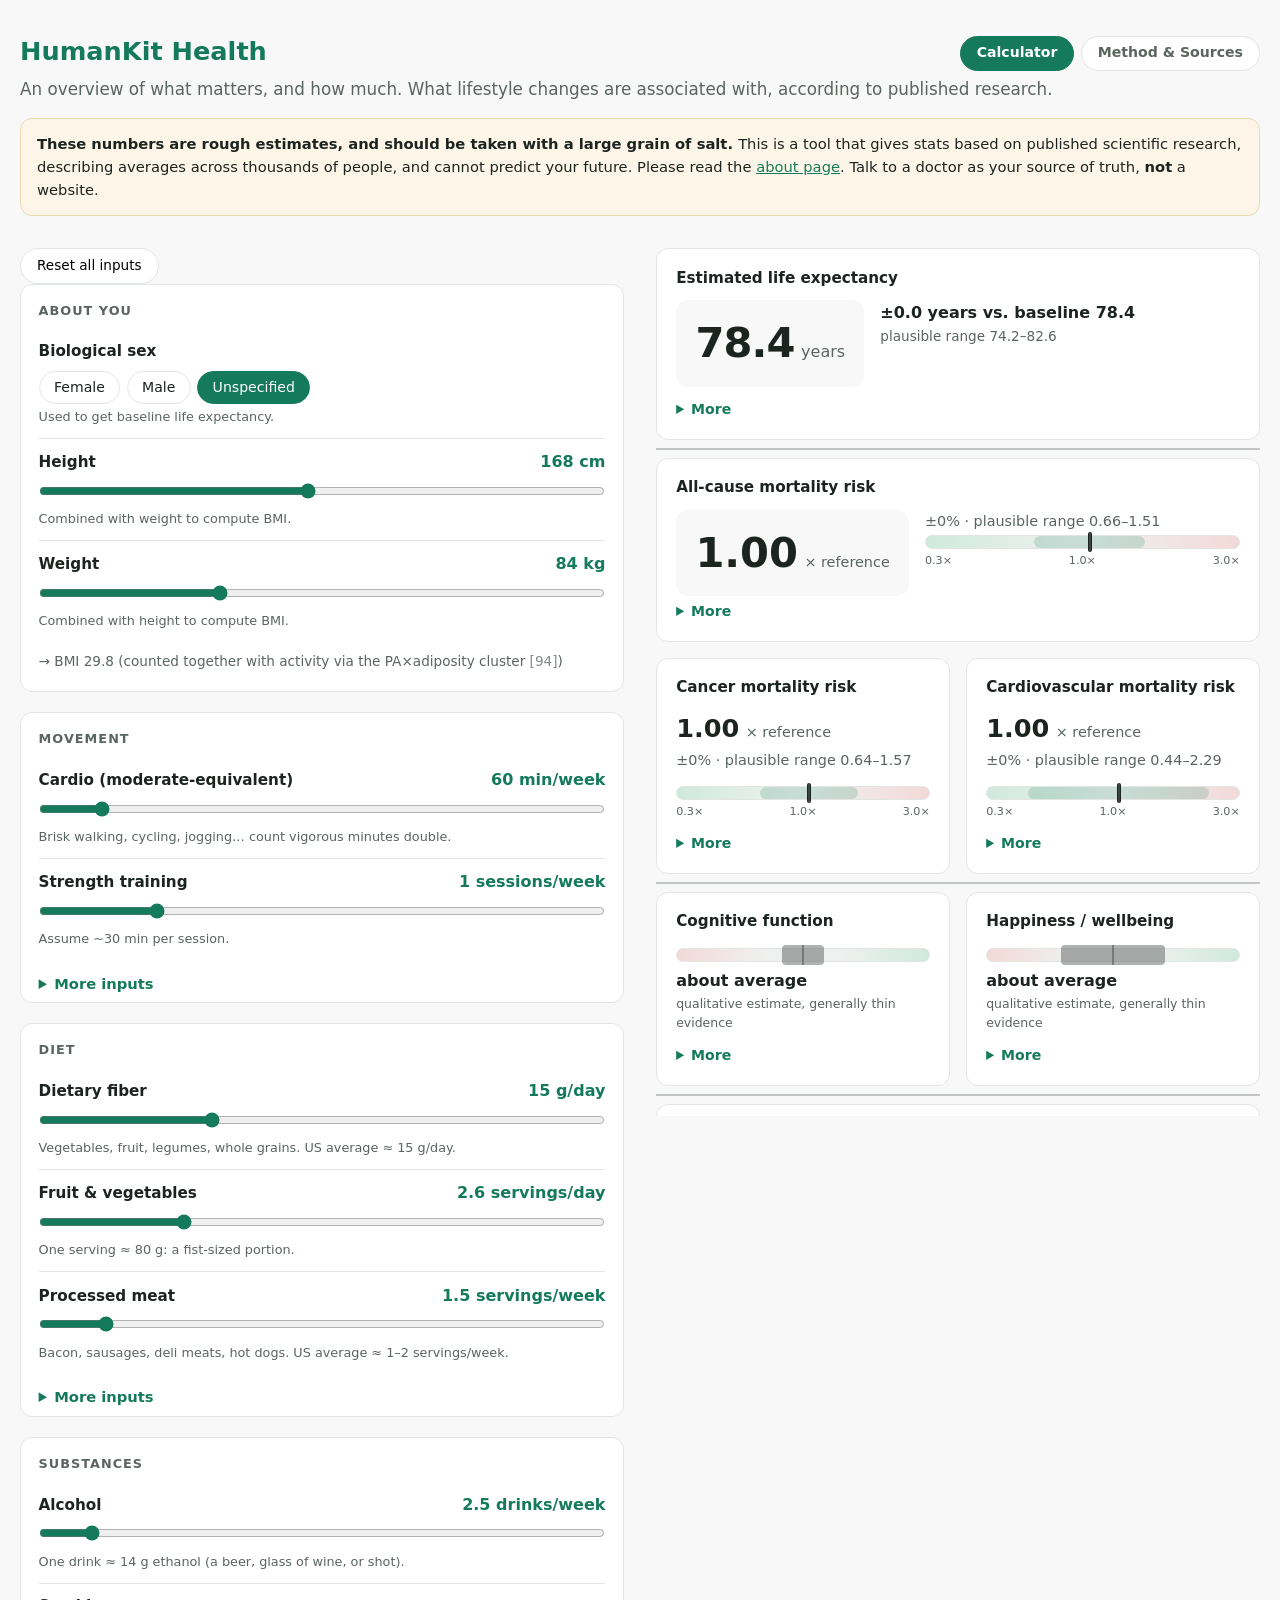
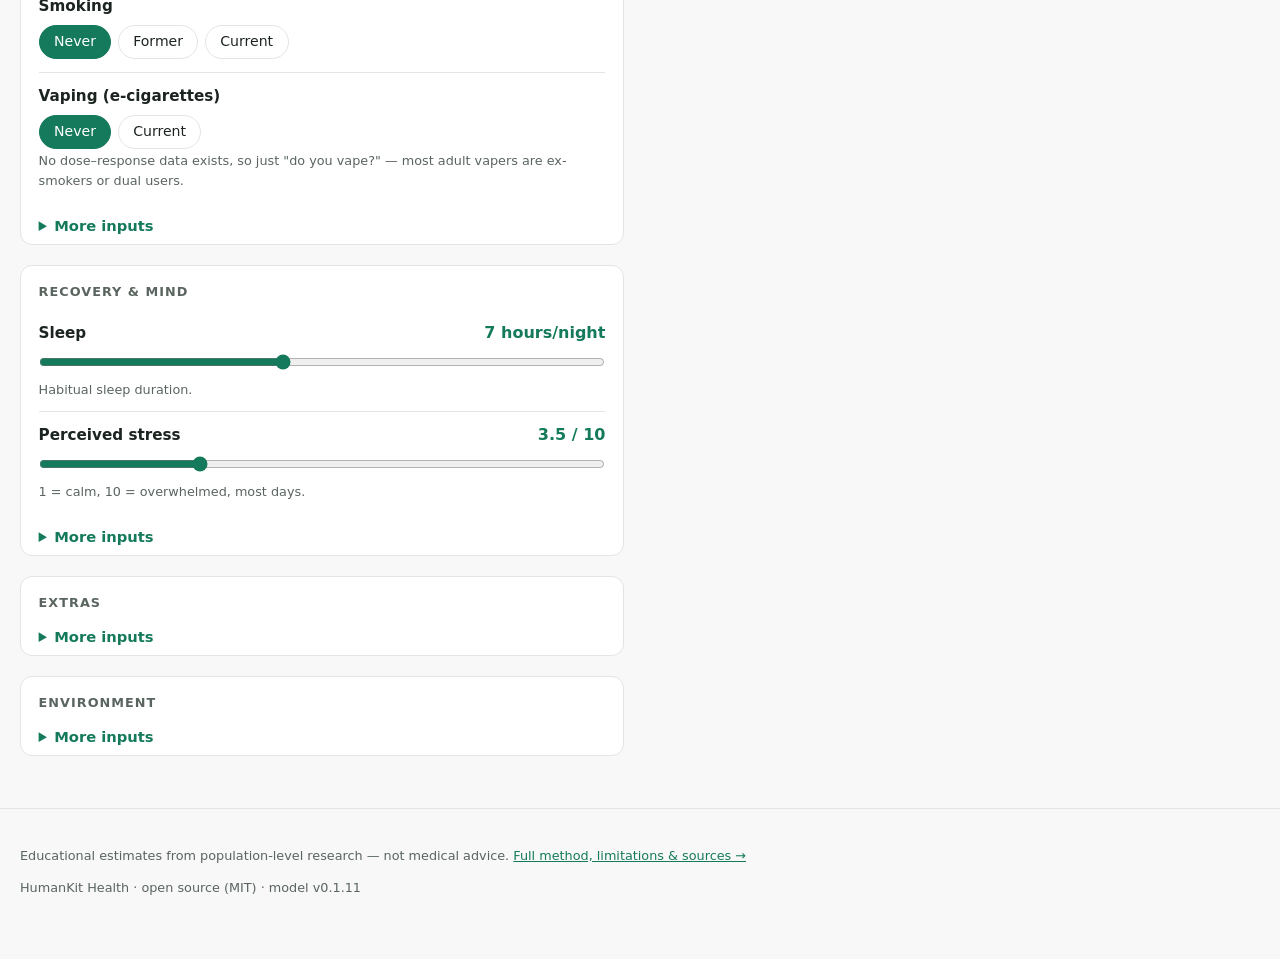
==== index.html @ 83152022 "Refactor cleanup" ====
<!doctype html>
<html lang="en">
<head>
  <meta charset="utf-8">
  <meta name="viewport" content="width=device-width, initial-scale=1">
  <title>HumanKit Health — lifestyle in, estimates out</title>
  <meta name="description" content="Interactive, fully client-side explorer of how lifestyle factors (exercise, sleep, diet, smoking…) are associated with life expectancy, cognition and wellbeing. Every estimate cites published research.">
  <link rel="stylesheet" href="css/style.css">
</head>
<body>

  <header class="site-header">
    <div class="topbar">
      <h1>HumanKit <span class="accent">Health</span></h1>
      <nav class="page-nav" aria-label="Pages">
        <a href="index.html" aria-current="page">Calculator</a>
        <a href="sources.html">Method &amp; Sources</a>
      </nav>
    </div>
    <p class="tagline">An overview of what matters, and how much. What lifestyle changes are associated with, according to published research.</p>
    <!--<span class="privacy-pill">100% client-side: everything you enter stays in this browser tab. Nothing is stored, sent, or logged — there isn't even a server to send it to.</span>
-->
    <div class="disclaimer" role="note">
      <strong>These numbers are rough estimates, and should be taken with a large grain of salt. </strong>
      This is a tool that gives stats based on published scientific research, describing averages across thousands of people, and cannot predict your future. Please read the <a href="sources.html">about page</a>. Talk to a doctor as your source of truth, <strong>not</strong> a website.
    </div>
  </header>

  <main>
    <div id="inputs">
      <div class="reset-row"><button id="reset" type="button">Reset all inputs</button></div>
    </div>
    <div id="outputs" aria-live="polite"></div>
  </main>

  <footer>
    <p>Educational estimates from population-level research — not medical advice.
    <a href="sources.html">Full method, limitations &amp; sources →</a></p>
    <p>HumanKit Health · open source (MIT) · model v<span id="model-version"></span></p>
  </footer>

  <noscript>This tool needs JavaScript — but it runs entirely on your own machine.</noscript>
  <script src="js/factors.js"></script>
  <script src="js/schema.js"></script>
  <script src="js/engine.js"></script>
  <script src="js/app.js"></script>
</body>
</html>
---- css/style.css ----
/* HumanKit Health — no frameworks, no build step. */

:root {
  --bg: #f7f8f7;
  --card: #ffffff;
  --ink: #1c2420;
  --ink-soft: #5a655f;
  --line: #e2e6e3;
  --accent: #157a5b;
  --accent-soft: #e3f2ec;
  --good: #157a5b;
  --bad: #b3413c;
  --warn-bg: #fdf6e8;
  --warn-line: #e8d9b0;
  --radius: 12px;
}

* { box-sizing: border-box; }

body {
  margin: 0;
  background: var(--bg);
  color: var(--ink);
  font: 16px/1.55 system-ui, -apple-system, "Segoe UI", Roboto, sans-serif;
}

a { color: var(--accent); }

/* --------------------------------------------------------------- header */

.site-header {
  width: 100%;
  max-width: 1280px;
  margin: 0 auto;
  padding: 2rem 1.25rem 1rem;
  flex-shrink: 0;
}

.site-header h1 {
  margin: 0 0 .15rem;
  font-size: 1.6rem;
  color: var(--accent);
}

/* ------------------------------------------------------------- layout */

main {
  width: 100%;
  max-width: 1280px;
  margin: 0 auto;
  padding: 1rem 1.25rem 2rem;
  display: grid;
  grid-template-columns: minmax(0,1fr) minmax(0,1fr);
  gap: 2rem;
  align-items: start;
}

@media (max-width: 900px) {
  main { grid-template-columns: 1fr; }
}

.site-header h1 .accent { color: var(--accent); }

.topbar {
  display: flex;
  justify-content: space-between;
  align-items: center;
  gap: 1rem;
  flex-wrap: wrap;
}

.page-nav { display: flex; gap: 0.4rem; }

.page-nav a {
  padding: 0.35rem 1rem;
  border: 1px solid var(--line);
  border-radius: 999px;
  background: var(--card);
  color: var(--ink-soft);
  font-size: 0.88rem;
  font-weight: 600;
  text-decoration: none;
  transition: border-color 0.12s, color 0.12s;
}

.page-nav a:hover { border-color: var(--accent); color: var(--accent); }

.page-nav a[aria-current="page"] {
  background: var(--accent);
  border-color: var(--accent);
  color: #fff;
}

.tagline {
  margin: 0.15rem 0 0.9rem;
  color: var(--ink-soft);
  font-size: 1.05rem;
}

.privacy-pill {
  display: inline-block;
  background: var(--accent-soft);
  color: var(--accent);
  border: 1px solid #bcdccf;
  border-radius: 999px;
  padding: 0.3rem 0.8rem;
  font-size: 0.85rem;
  font-weight: 600;
}

.disclaimer {
  margin-top: 1rem;
  background: var(--warn-bg);
  border: 1px solid var(--warn-line);
  border-radius: var(--radius);
  padding: 0.85rem 1rem;
  font-size: 0.92rem;
}

/* ---------------------------------------------------------------- layout */

.group {
  background: var(--card);
  border: 1px solid var(--line);
  border-radius: var(--radius);
  padding: 1rem 1.1rem 0.4rem;
  margin-bottom: 1.25rem;
}

.group h2 {
  margin: 0 0 0.5rem;
  font-size: 0.8rem;
  text-transform: uppercase;
  letter-spacing: 0.08em;
  color: var(--ink-soft);
}

/* ---------------------------------------------------------------- inputs */

.input { padding: 0.7rem 0; border-top: 1px solid var(--line); }
.input:first-of-type { border-top: 0; }

.input-head {
  display: flex;
  justify-content: space-between;
  align-items: baseline;
  gap: 0.75rem;
}

.input-head label, .input-label { font-weight: 600; font-size: 0.95rem; }

.input-value {
  font-variant-numeric: tabular-nums;
  color: var(--accent);
  font-weight: 700;
  white-space: nowrap;
}

input[type="range"] {
  width: 100%;
  margin: 0.5rem 0 0.1rem;
  accent-color: var(--accent);
  cursor: pointer;
}

.input-hint {
  margin: 0.15rem 0 0;
  font-size: 0.8rem;
  color: var(--ink-soft);
}

.bmi-readout {
  padding: 0.55rem 0 0.8rem;
  font-size: 0.85rem;
  color: var(--ink-soft);
  font-variant-numeric: tabular-nums;
}

/* segmented control */
.segmented { display: flex; gap: 0.4rem; margin-top: 0.45rem; flex-wrap: wrap; }
.seg-option { position: relative; }
.seg-option input { position: absolute; opacity: 0; inset: 0; cursor: pointer; }
.seg-option span {
  display: inline-block;
  padding: 0.3rem 0.9rem;
  border: 1px solid var(--line);
  border-radius: 999px;
  font-size: 0.88rem;
  transition: background 0.12s, border-color 0.12s;
}
.seg-option input:checked + span {
  background: var(--accent);
  border-color: var(--accent);
  color: #fff;
}
.seg-option input:focus-visible + span { outline: 2px solid var(--accent); outline-offset: 2px; }

/* toggle */
.toggle-head { align-items: center; }
.switch { position: relative; display: inline-block; }
.switch input { position: absolute; opacity: 0; inset: 0; cursor: pointer; }
.switch-track {
  display: inline-block;
  width: 44px; height: 24px;
  background: #cdd5d0;
  border-radius: 999px;
  transition: background 0.15s;
  vertical-align: middle;
}
.switch-track::after {
  content: "";
  position: absolute;
  top: 3px; left: 3px;
  width: 18px; height: 18px;
  background: #fff;
  border-radius: 50%;
  transition: transform 0.15s;
}
.switch input:checked + .switch-track { background: var(--accent); }
.switch input:checked + .switch-track::after { transform: translateX(20px); }
.switch input:focus-visible + .switch-track { outline: 2px solid var(--accent); outline-offset: 2px; }

/* impact chips */
.chips { display: flex; flex-wrap: wrap; gap: 0.3rem; margin-top: 0.4rem; }
.chips:empty { display: none; }
.chip {
  font-size: 0.72rem;
  font-weight: 600;
  padding: 0.12rem 0.5rem;
  border-radius: 999px;
  cursor: help;
}
.chip.good { background: var(--accent-soft); color: var(--good); }
.chip.bad { background: #f8e9e8; color: var(--bad); }
.chip-ref { color: inherit; text-decoration: none; opacity: 0.75; }
.chip-ref:hover { opacity: 1; text-decoration: underline; }

/* topic chips on the sources page: which inputs/subjects a source drives */
.ref-tags { display: flex; flex-wrap: wrap; gap: 0.3rem; margin-top: 0.35rem; }
.chip.topic { background: #ecefed; color: var(--ink-soft); cursor: default; font-weight: 500; }

/* ------------------------------------------------------------- outputs */

#outputs {
  position: sticky;
  top: 1rem;
  max-height: calc(100vh - 2rem);
  overflow-y: auto;
  overscroll-behavior: contain;
  scrollbar-width: thin;
}

@media (max-width: 900px) {
  #outputs {
    position: static;
    max-height: none;
    overflow-y: visible;
  }
}

@media (max-width: 600px) {
  .output-main { flex-direction: column; align-items: stretch; }
  .output-highlight { min-width: 0; }
}
.advanced-toggle {
  margin-top: 0.8rem;
}
.advanced-toggle summary {
  cursor: pointer;
  font-weight: 700;
  font-size: 0.92rem;
  color: var(--accent);
  user-select: none;
}

.output-tiles {
  display: block;
}
.output-tiles > .output-card { margin-bottom: 0; }
#out-mortality { margin-bottom: 1rem; }
.output-row.split {
  display: flex;
  gap: 1rem;
  align-items: flex-start;
}
.output-row.split > .output-card { flex: 1; min-width: 0; }
.output-divider {
  border: none;
  border-top: 2px solid var(--ink-soft);
  margin: 0.5rem 0;
  opacity: 0.35;
}

.output-card {
  background: var(--card);
  border: 1px solid var(--line);
  border-radius: var(--radius);
  padding: 1.1rem 1.2rem;
}
.output-main {
  display: flex;
  gap: 1rem;
  align-items: flex-start;
}
.output-highlight {
  background: var(--bg);
  border-radius: var(--radius);
  padding: 0.7rem 1.2rem;
  text-align: center;
  flex-shrink: 0;
  min-width: 8rem;
}
.output-info {
  flex: 1;
  min-width: 0;
}
.mort-top {
  display: flex;
  gap: 1rem;
  align-items: flex-start;
  margin-bottom: 0.2rem;
}
.mort-right {
  flex: 1;
  min-width: 0;
}
.mort-right .hr-sub {
  margin: 0 0 0.2rem;
}
.mort-right .gauge {
  margin-top: 0;
}
#out-mortality details {
  margin-top: 0.3rem;
}
.qual-text {
  font-size: 0.78rem;
  color: var(--ink-soft);
  margin: -0.3rem 0 0.6rem;
}
.ci-note {
  font-size: 0.78rem;
  color: var(--ink-soft);
  margin: 0.5rem 0 0;
  font-style: italic;
}
.output-tiles + .findings-card { margin-top: 1rem; }

.output-card h3 {
  margin: 0 0 0.6rem;
  font-size: 0.95rem;
  display: flex;
  align-items: center;
  gap: 0.5rem;
}

.le-big { display: flex; align-items: baseline; gap: 0.4rem; }
.le-big output { font-size: 2.6rem; font-weight: 800; letter-spacing: -0.02em; font-variant-numeric: tabular-nums; }
.le-unit { color: var(--ink-soft); }
.le-delta { font-weight: 600; margin-top: 0.1rem; font-variant-numeric: tabular-nums; }
.le-range { color: var(--ink-soft); font-size: 0.85rem; font-variant-numeric: tabular-nums; }
.clamp-note { color: var(--bad); font-size: 0.85rem; cursor: help; }
.le-method { font-size: 0.82rem; color: var(--ink-soft); margin: 0.5rem 0 0; line-height: 1.45; }

.hr-big { display: flex; align-items: baseline; gap: 0.4rem; }
.hr-big output { font-size: 2.6rem; font-weight: 800; font-variant-numeric: tabular-nums; }
#out-cancer .hr-big output, #out-cvd .hr-big output { font-size: 1.6rem; }
.hr-unit, .hr-sub { color: var(--ink-soft); font-size: 0.9rem; }
.hr-sub { font-variant-numeric: tabular-nums; }

/* mortality gauge */
.gauge {
  position: relative;
  height: 14px;
  margin: 0.9rem 0 0.2rem;
  background: linear-gradient(90deg, #cfe9dd 0%, #eef1ef 45%, #eef1ef 55%, #f3d9d7 100%);
  border-radius: 999px;
  border: 1px solid var(--line);
}
.gauge-band {
  position: absolute;
  top: 0; bottom: 0;
  background: rgba(21, 122, 91, 0.18);
  border-radius: 999px;
}
.gauge-marker {
  position: absolute;
  top: -4px; bottom: -4px;
  width: 4px;
  margin-left: -2px;
  background: var(--ink);
  border-radius: 2px;
}
.gauge-ref {
  position: absolute;
  top: -4px; bottom: -4px;
  left: 50%;
  width: 2px;
  margin-left: -1px;
  background: var(--ink-soft);
  opacity: 0.5;
}
.gauge-scale {
  display: flex;
  justify-content: space-between;
  font-size: 0.7rem;
  color: var(--ink-soft);
  font-variant-numeric: tabular-nums;
}

.coverage-note {
  margin: 0.6rem 0 0;
  font-size: 0.78rem;
  color: var(--ink-soft);
  border-top: 1px dashed var(--line);
  padding-top: 0.5rem;
}

/* band meter for mind outputs */
.band-meter {
  position: relative;
  height: 14px;
  margin: 0.9rem 0 0.4rem;
  border-radius: 999px;
  border: 1px solid var(--line);
  background: linear-gradient(90deg, #f3d9d7, #eef1ef 35%, #eef1ef 65%, #cfe9dd);
}
.band-marker {
  position: absolute;
  top: -4px; bottom: -4px;
  background: rgba(28, 36, 32, 0.35);
  border-radius: 4px;
  transition: left 0.15s ease;
}
.band-ref {
  position: absolute;
  top: -4px; bottom: -4px;
  left: 50%;
  width: 2px;
  margin-left: -1px;
  background: var(--ink-soft);
  opacity: 0.5;
}
.band-label { font-weight: 700; }

/* findings card */
.findings-blurb { font-size: 0.82rem; color: var(--ink-soft); margin: 0 0 0.5rem; }
.findings { list-style: none; margin: 0; padding: 0; font-size: 0.85rem; }
.findings li.finding {
  display: flex;
  align-items: baseline;
  gap: 0.55rem;
  padding: 0.4rem 0;
  border-top: 1px solid var(--line);
}
.finding-icon { font-weight: 800; width: 1rem; text-align: center; flex-shrink: 0; }
.finding.good .finding-icon { color: var(--good); }
.finding.bad .finding-icon { color: var(--bad); }
.finding.neutral .finding-icon { color: var(--ink-soft); }
.finding-text { flex: 1; }
.finding-meta { color: var(--ink-soft); font-size: 0.78rem; white-space: nowrap; }
.findings-empty { color: var(--ink-soft); padding: 0.4rem 0; }

/* gated (advanced) inputs */
.input.gated { transition: opacity 0.15s; }
.input.gate-closed { opacity: 0.45; }
.input.gate-closed input[type="range"] { cursor: not-allowed; }

.output-blurb { font-size: 0.85rem; color: var(--ink-soft); margin: 0.7rem 0 0; }

/* evidence badges */
.ev {
  font-size: 0.65rem;
  font-weight: 700;
  text-transform: uppercase;
  letter-spacing: 0.05em;
  border-radius: 999px;
  padding: 0.1rem 0.5rem;
  cursor: help;
}
.ev[data-ev="high"] { background: var(--accent-soft); color: var(--good); }
.ev[data-ev="moderate"] { background: var(--warn-bg); color: #8a6d1a; }
.ev[data-ev="low"] { background: #f8e9e8; color: var(--bad); }
.ev.small { font-size: 0.58rem; padding: 0.05rem 0.4rem; }

/* contributions */
details { margin-top: 0.8rem; }
summary { cursor: pointer; font-size: 0.88rem; font-weight: 600; color: var(--accent); }
.contrib { list-style: none; margin: 0.5rem 0 0; padding: 0; font-size: 0.85rem; }
.contrib li {
  display: flex;
  align-items: center;
  gap: 0.5rem;
  padding: 0.3rem 0;
  border-top: 1px solid var(--line);
}
.contrib-effect { font-weight: 700; font-variant-numeric: tabular-nums; min-width: 4.5rem; }
.contrib-effect.good { color: var(--good); }
.contrib-effect.bad { color: var(--bad); }
.contrib-ref { text-decoration: none; }
.contrib-empty { color: var(--ink-soft); }

/* per-lever-only contribution: the effect is real but is shown individually
   and is NOT folded into the card total (psychosocial — see methodology). */
.contrib-lever {
  display: inline-block;
  margin-left: 0.5rem;
  font-size: 0.8rem;
  font-weight: 400;
  font-style: italic;
  color: var(--ink-soft);
  cursor: help;
  white-space: nowrap;
}
.chip.chip-lever { border: 1px dashed var(--accent); }
.chip-lever-tag { font-size: 0.8em; opacity: 0.8; }
.confl-tag {
  display: inline-block;
  margin-left: 0.4rem;
  font-size: 0.75em;
  font-style: italic;
  color: var(--ink-soft);
  cursor: help;
}

/* -------------------------------------------------- methodology + refs */

.page-section {
  max-width: 1080px;
  margin: 0 auto;
  padding: 0 1.25rem 2.5rem;
}

.page-section h2 {
  font-size: 1.2rem;
  margin: 1.5rem 0 0.5rem;
}

.page-section h3 { font-size: 1rem; margin: 1.2rem 0 0.3rem; }

.page-section p, .page-section li { font-size: 0.92rem; color: var(--ink); }
.page-section ul { padding-left: 1.2rem; }

#ref-list { font-size: 0.85rem; color: var(--ink-soft); }
#ref-list li { margin-bottom: 0.45rem; padding: 0.15rem 0.4rem; scroll-margin-top: 1.5rem; }
#ref-list li:target {
  background: var(--accent-soft);
  border-radius: 6px;
  color: var(--ink);
}

/* --------------------------------------------- conflation (sources.html) */

.jm-block { margin: 0.7rem 0; border-top: 1px solid var(--line); padding-top: 0.6rem; }
.jm-block summary { cursor: pointer; font-weight: 600; color: var(--ink); }
.jm-block summary .ev { margin-left: 0.3rem; }
.jm-block summary a { font-weight: 400; font-size: 0.8rem; color: var(--ink-soft); text-decoration: none; }
.jm-note { color: var(--ink-soft); font-size: 0.85rem; margin: 0.3rem 0; }
.jm-comps { margin: 0.3rem 0 0.5rem 1.2rem; font-size: 0.88rem; }
.jm-comps code { background: var(--accent-soft); border-radius: 4px; padding: 0 0.3rem; }
.jm-block h4 { font-size: 0.82rem; margin: 0.5rem 0 0.2rem; text-transform: uppercase; letter-spacing: 0.03em; color: var(--ink-soft); }
.jm-block h5 { font-size: 0.9rem; margin: 0.75rem 0 0.2rem; }

.jm-tbl { border-collapse: collapse; font-size: 0.82rem; margin: 0.2rem 0 0.6rem; }
.jm-tbl th, .jm-tbl td { border: 1px solid var(--line); padding: 0.25rem 0.6rem; text-align: left; }
.jm-tbl.cells th, .jm-tbl.cells td { text-align: center; }
.jm-tbl.cells thead th { font-weight: 600; background: #f3f6f4; }
.jm-axes { color: var(--ink-soft); font-size: 0.78rem; margin: 0; }

.jm-tbl.conflation { border-collapse: collapse; width: 100%; margin-top: 0.4rem; }
.jm-tbl.conflation th, .jm-tbl.conflation td { text-align: left; border: 1px solid var(--line); padding: 0.35rem 0.6rem; vertical-align: top; }
.jm-tbl.conflation thead { background: #f3f6f4; }
.jm-tbl.conflation code { font-size: 0.85rem; }
.jm-tbl.conflation .rho { white-space: nowrap; }
.rho-small { font-size: 0.72rem; color: var(--ink-soft); }
.jm-tbl.conflation .jm-note { font-size: 0.78rem; }
  border-radius: 6px;
  color: var(--ink);
}

.reset-row { margin-bottom: 1.25rem; }
#reset {
  background: var(--card);
  border: 1px solid var(--line);
  border-radius: 999px;
  padding: 0.4rem 1rem;
  font: inherit;
  font-size: 0.85rem;
  cursor: pointer;
}
#reset:hover { border-color: var(--accent); color: var(--accent); }

footer {
  border-top: 1px solid var(--line);
  padding: 1.5rem 1.25rem 3rem;
  max-width: 1280px;
  margin: 0 auto;
  font-size: 0.8rem;
  color: var(--ink-soft);
}
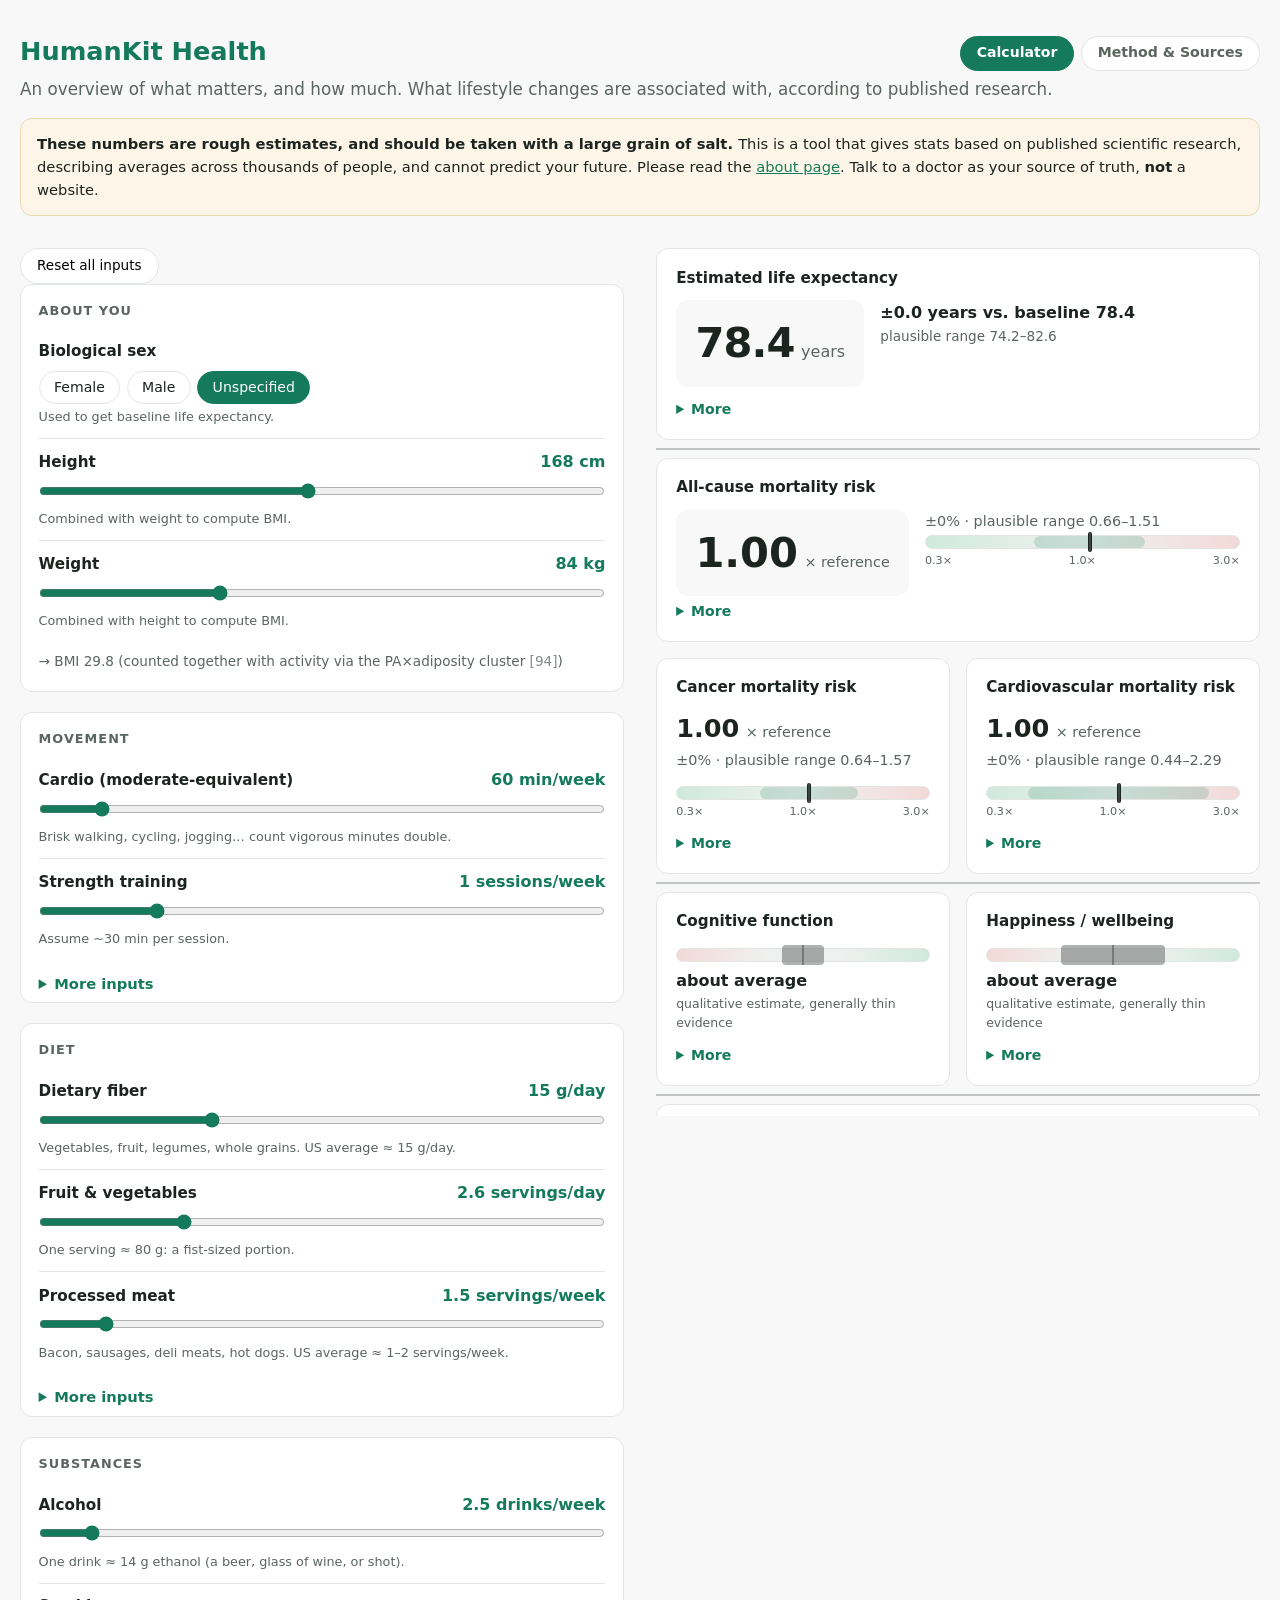
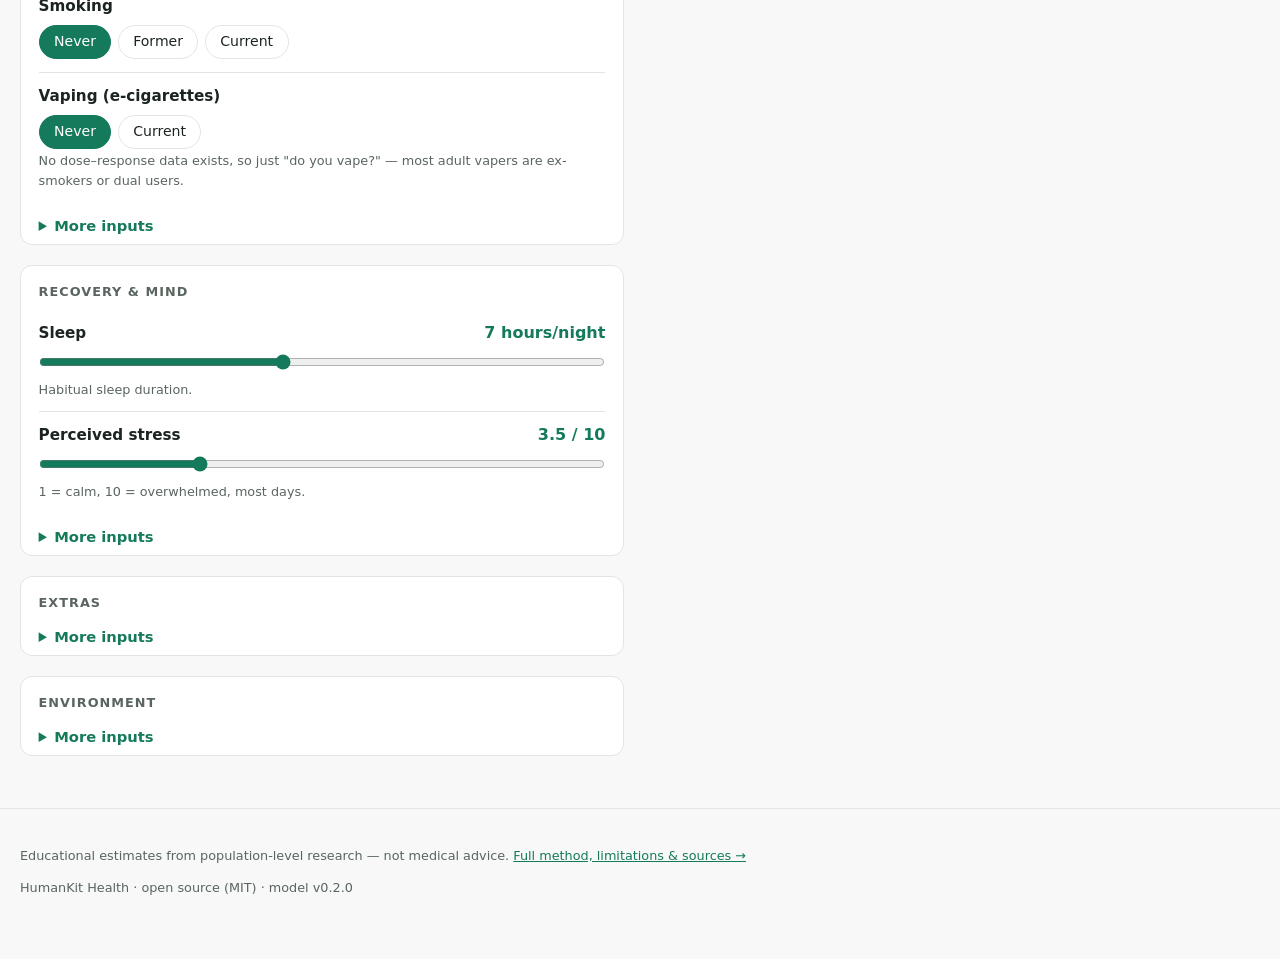
==== commit 308e10ff: "Separate advanced model from simple model" ====
--- a/index.html
+++ b/index.html
@@ -30,6 +30,98 @@
     <div id="inputs">
       <div class="reset-row"><button id="reset" type="button">Reset all inputs</button></div>
     </div>
+
+    <template id="outputs-template">
+      <div class="output-tiles">
+      <div class="output-card" id="out-lifeExpectancy">
+        <h3>Estimated life expectancy</h3>
+        <div class="output-main">
+          <div class="output-highlight">
+            <div class="le-big"><output id="le-estimate">–</output><span class="le-unit">years</span></div>
+          </div>
+          <div class="output-info">
+            <div class="le-delta" id="le-delta"></div>
+            <div class="le-range" id="le-range"></div>
+          </div>
+        </div>
+        <details><summary>More</summary><p class="output-blurb"></p><p class="le-method">Life expectancy is estimated from a US sex-specific baseline (NCHS 2023) shifted by your combined mortality risk. The translation uses a Gompertz approximation in which adult mortality risk doubles every ~7 years: ΔLE ≈ −ln(HR) / (ln2 / 7). This approach reproduces published estimates such as +4.5 years for high exercise (Moore 2012) and −10 years for smoking (Jha 2013). These are rough population-level associations, not individual predictions.</p></details>
+      </div>
+      <hr class="output-divider">
+      <div class="output-card" id="out-mortality">
+        <h3>All-cause mortality risk</h3>
+        <div class="mort-top">
+          <div class="output-highlight">
+            <div class="hr-big"><output id="hr-estimate">–</output><span class="hr-unit">× reference</span></div>
+          </div>
+          <div class="mort-right">
+            <div class="hr-sub" id="hr-sub"></div>
+            <div class="gauge" id="hr-gauge" role="img" aria-label="Mortality hazard gauge">
+              <div class="gauge-band" id="hr-band"></div>
+              <div class="gauge-marker" id="hr-marker"></div>
+              <div class="gauge-ref" title="Reference lifestyle = 1.0"></div>
+            </div>
+            <div class="gauge-scale"><span>0.3×</span><span>1.0×</span><span>3.0×</span></div>
+          </div>
+        </div>
+        <details><summary>More</summary><ul class="contrib" id="contrib-mortality"></ul><p class="ci-note">Ranges combine 95% CI, widened where evidence is thin.</p></details>
+      </div>
+      <div class="output-row split">
+      <div class="output-card" id="out-cancer">
+        <h3>Cancer mortality risk</h3>
+        <div class="hr-big"><output id="cancer-estimate">–</output><span class="hr-unit">× reference</span></div>
+        <div class="hr-sub" id="cancer-sub"></div>
+        <div class="gauge" id="cancer-gauge" role="img" aria-label="Cancer mortality hazard gauge">
+          <div class="gauge-band" id="cancer-band"></div>
+          <div class="gauge-marker" id="cancer-marker"></div>
+          <div class="gauge-ref" title="Average person = 1.0"></div>
+        </div>
+        <div class="gauge-scale"><span>0.3×</span><span>1.0×</span><span>3.0×</span></div>
+        <details><summary>More</summary><ul class="contrib" id="contrib-cancer"></ul><p class="ci-note">Ranges combine 95% CI, widened where evidence is thin.</p><p class="output-blurb"></p><p class="coverage-note" id="cancer-coverage"></p></details>
+      </div>
+      <div class="output-card" id="out-cvd">
+        <h3>Cardiovascular mortality risk</h3>
+        <div class="hr-big"><output id="cvd-estimate">–</output><span class="hr-unit">× reference</span></div>
+        <div class="hr-sub" id="cvd-sub"></div>
+        <div class="gauge" id="cvd-gauge" role="img" aria-label="Cardiovascular mortality hazard gauge">
+          <div class="gauge-band" id="cvd-band"></div>
+          <div class="gauge-marker" id="cvd-marker"></div>
+          <div class="gauge-ref" title="Average person = 1.0"></div>
+        </div>
+        <div class="gauge-scale"><span>0.3×</span><span>1.0×</span><span>3.0×</span></div>
+        <details><summary>More</summary><ul class="contrib" id="contrib-cvd"></ul><p class="ci-note">Ranges combine 95% CI, widened where evidence is thin.</p><p class="output-blurb"></p><p class="coverage-note" id="cvd-coverage"></p></details>
+      </div>
+      </div>
+      <hr class="output-divider">
+      <div class="output-row split">
+      <div class="output-card" id="out-cognition">
+        <h3>Cognitive function</h3>
+        <div class="band-meter" id="meter-cognition" role="img">
+          <div class="band-ref" title="Average"></div>
+          <div class="band-marker" id="marker-cognition"></div>
+        </div>
+        <div class="band-label" id="band-cognition">–</div>
+        <p class="qual-text" style="margin-top:0.01cm;">qualitative estimate, generally thin evidence</p>
+        <details><summary>More</summary><p class="output-blurb"></p><ul class="contrib" id="contrib-cognition"></ul></details>
+      </div>
+      <div class="output-card" id="out-happiness">
+        <h3>Happiness / wellbeing</h3>
+        <div class="band-meter" id="meter-happiness" role="img">
+          <div class="band-ref" title="Average"></div>
+          <div class="band-marker" id="marker-happiness"></div>
+        </div>
+        <div class="band-label" id="band-happiness">–</div>
+        <p class="qual-text" style="margin-top:0.01cm;">qualitative estimate, generally thin evidence</p>
+        <details><summary>More</summary><p class="output-blurb"></p><ul class="contrib" id="contrib-happiness"></ul></details>
+      </div>
+      </div>
+      </div>
+      <hr class="output-divider">
+      <div class="output-card findings-card" id="out-findings">
+        <h3>More findings</h3>
+        <ul class="findings" id="findings-list"></ul>
+      </div>
+    </template>
+
     <div id="outputs" aria-live="polite"></div>
   </main>
 
@@ -43,6 +135,12 @@
   <script src="js/factors.js"></script>
   <script src="js/schema.js"></script>
   <script src="js/engine.js"></script>
+  <script src="js/joint/joint-models.js"></script>
+  <script src="js/joint/overlaps.js"></script>
+  <script src="js/joint/per-lever-only.js"></script>
+  <script src="js/joint/joint-sources.js"></script>
+  <script src="js/joint/findings.js"></script>
+  <script src="js/joint/index.js"></script>
   <script src="js/app.js"></script>
 </body>
 </html>
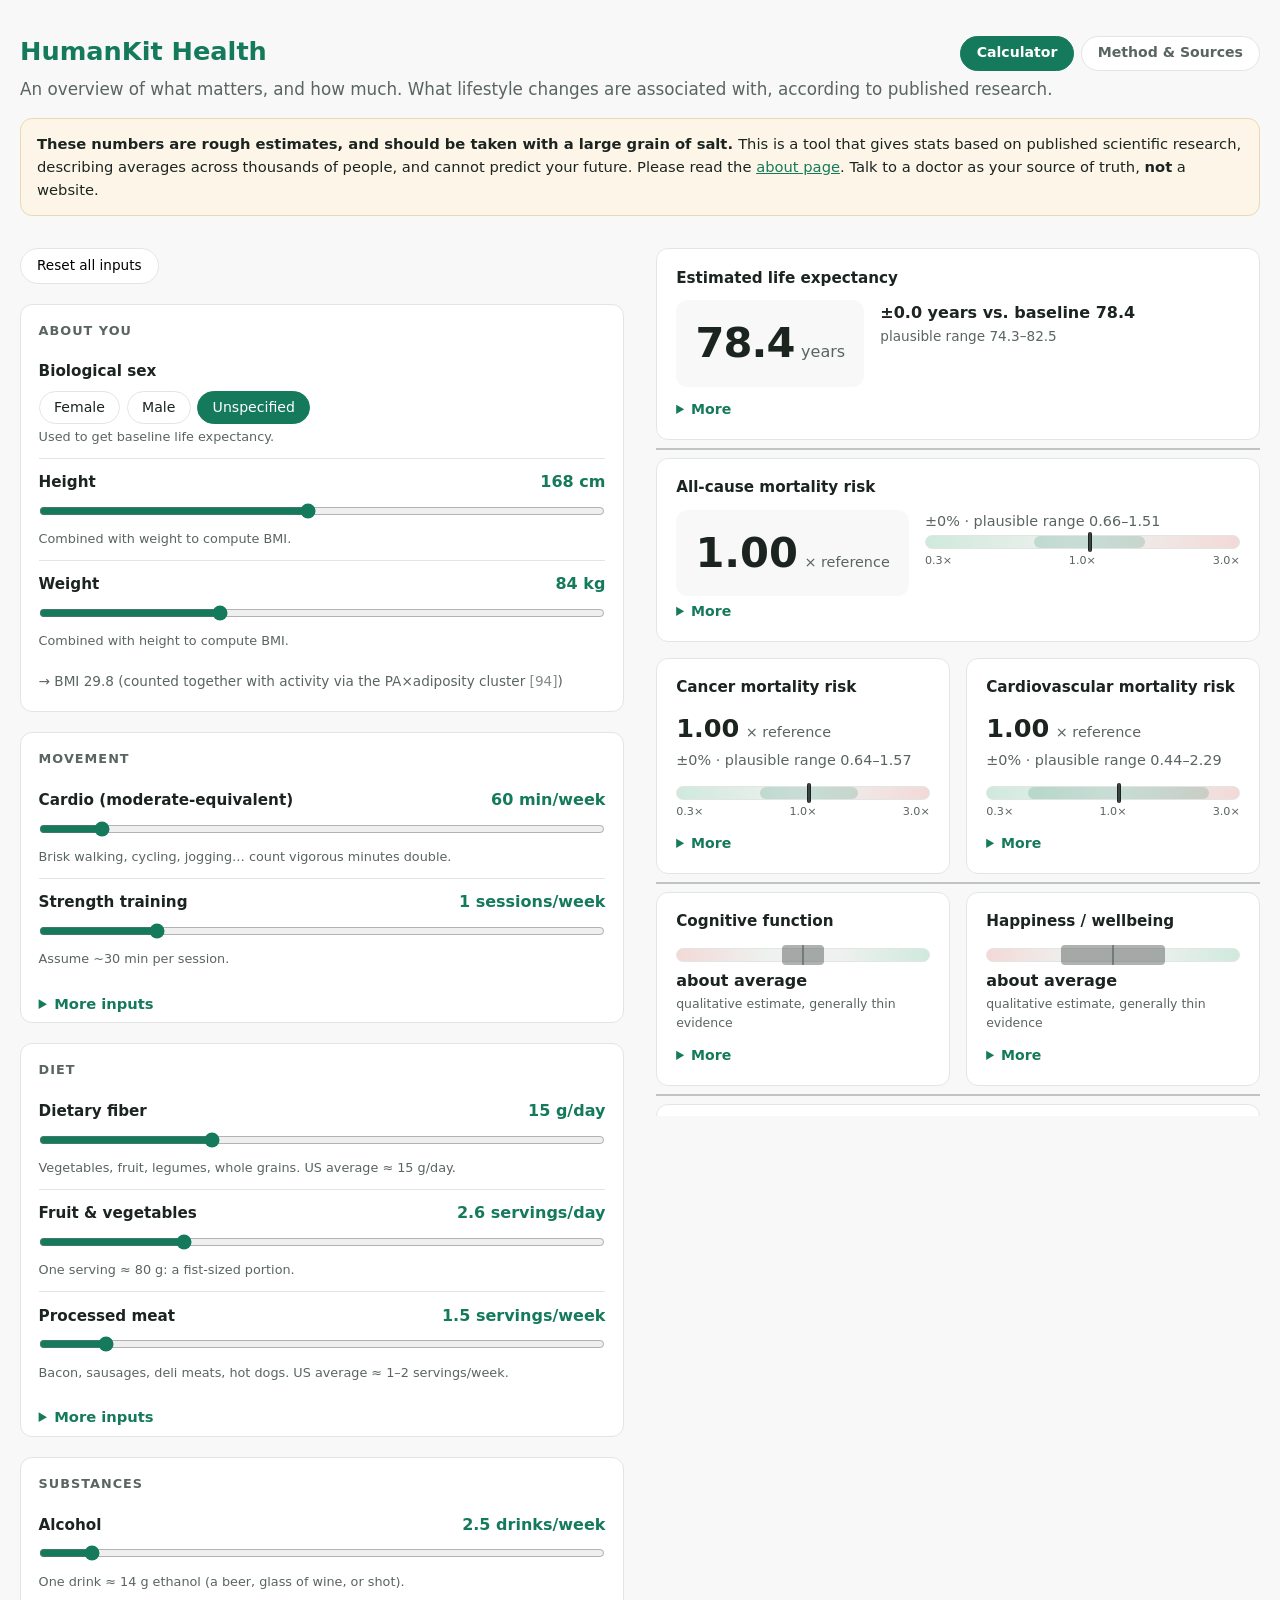
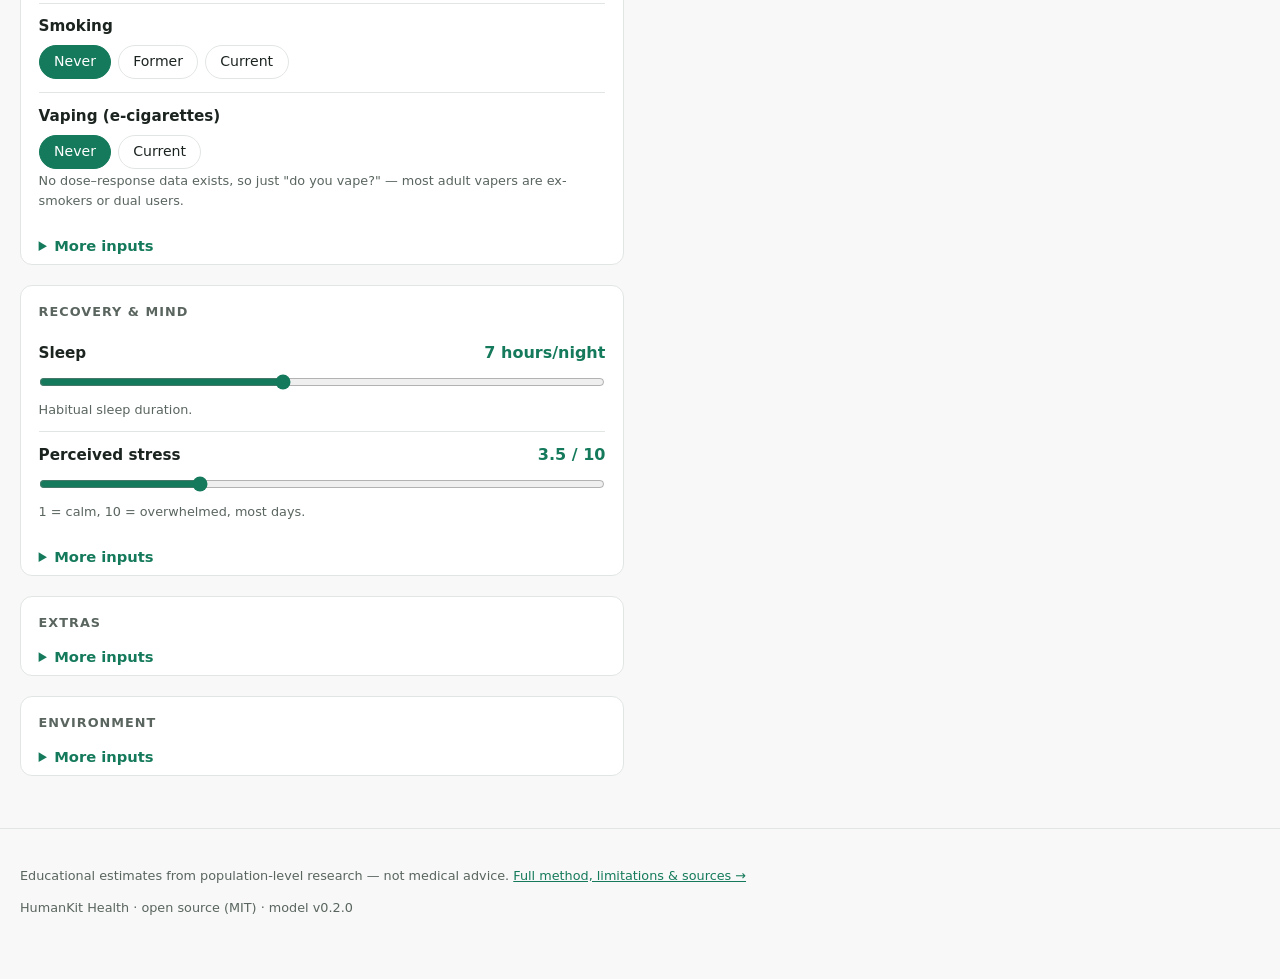
==== commit 43788645: "Some of 4.5" ====
--- a/index.html
+++ b/index.html
@@ -63,7 +63,7 @@
             <div class="gauge-scale"><span>0.3×</span><span>1.0×</span><span>3.0×</span></div>
           </div>
         </div>
-        <details><summary>More</summary><ul class="contrib" id="contrib-mortality"></ul><p class="ci-note">Ranges combine 95% CI, widened where evidence is thin.</p></details>
+        <details><summary>More</summary><div class="confl-more-note" id="confl-more-mortality"></div><div class="cluster-note" id="cluster-note-mortality"></div><ul class="contrib" id="contrib-mortality"></ul><p class="ci-note">Ranges combine 95% CI, widened where evidence is thin.</p></details>
       </div>
       <div class="output-row split">
       <div class="output-card" id="out-cancer">
@@ -76,7 +76,7 @@
           <div class="gauge-ref" title="Average person = 1.0"></div>
         </div>
         <div class="gauge-scale"><span>0.3×</span><span>1.0×</span><span>3.0×</span></div>
-        <details><summary>More</summary><ul class="contrib" id="contrib-cancer"></ul><p class="ci-note">Ranges combine 95% CI, widened where evidence is thin.</p><p class="output-blurb"></p><p class="coverage-note" id="cancer-coverage"></p></details>
+        <details><summary>More</summary><div class="confl-more-note" id="confl-more-cancer"></div><div class="cluster-note" id="cluster-note-cancer"></div><ul class="contrib" id="contrib-cancer"></ul><p class="ci-note">Ranges combine 95% CI, widened where evidence is thin.</p><p class="output-blurb"></p><p class="coverage-note" id="cancer-coverage"></p></details>
       </div>
       <div class="output-card" id="out-cvd">
         <h3>Cardiovascular mortality risk</h3>
@@ -88,7 +88,7 @@
           <div class="gauge-ref" title="Average person = 1.0"></div>
         </div>
         <div class="gauge-scale"><span>0.3×</span><span>1.0×</span><span>3.0×</span></div>
-        <details><summary>More</summary><ul class="contrib" id="contrib-cvd"></ul><p class="ci-note">Ranges combine 95% CI, widened where evidence is thin.</p><p class="output-blurb"></p><p class="coverage-note" id="cvd-coverage"></p></details>
+        <details><summary>More</summary><div class="confl-more-note" id="confl-more-cvd"></div><div class="cluster-note" id="cluster-note-cvd"></div><ul class="contrib" id="contrib-cvd"></ul><p class="ci-note">Ranges combine 95% CI, widened where evidence is thin.</p><p class="output-blurb"></p><p class="coverage-note" id="cvd-coverage"></p></details>
       </div>
       </div>
       <hr class="output-divider">
@@ -101,7 +101,7 @@
         </div>
         <div class="band-label" id="band-cognition">–</div>
         <p class="qual-text" style="margin-top:0.01cm;">qualitative estimate, generally thin evidence</p>
-        <details><summary>More</summary><p class="output-blurb"></p><ul class="contrib" id="contrib-cognition"></ul></details>
+        <details><summary>More</summary><div class="confl-more-note" id="confl-more-cognition"></div><p class="output-blurb"></p><ul class="contrib" id="contrib-cognition"></ul></details>
       </div>
       <div class="output-card" id="out-happiness">
         <h3>Happiness / wellbeing</h3>
@@ -111,7 +111,7 @@
         </div>
         <div class="band-label" id="band-happiness">–</div>
         <p class="qual-text" style="margin-top:0.01cm;">qualitative estimate, generally thin evidence</p>
-        <details><summary>More</summary><p class="output-blurb"></p><ul class="contrib" id="contrib-happiness"></ul></details>
+        <details><summary>More</summary><div class="confl-more-note" id="confl-more-happiness"></div><p class="output-blurb"></p><ul class="contrib" id="contrib-happiness"></ul></details>
       </div>
       </div>
       </div>
@@ -120,6 +120,7 @@
         <h3>More findings</h3>
         <ul class="findings" id="findings-list"></ul>
       </div>
+      <p class="confl-foot" id="confl-foot"></p>
     </template>
 
     <div id="outputs" aria-live="polite"></div>
--- a/css/style.css
+++ b/css/style.css
@@ -523,6 +523,42 @@
   cursor: help;
 }
 
+/* Card-level cluster note (4.5.2): shown in a card's More panel when a
+   joint model covers that output — the members are counted as one estimate,
+   so their chips are shares of it, not separate multipliers. */
+.cluster-note {
+  margin: 0.4rem 0;
+  padding: 0.45rem 0.6rem;
+  border-left: 3px solid var(--accent);
+  background: var(--accent-soft);
+  font-size: 0.85rem;
+  color: var(--ink);
+}
+.cluster-note a { color: var(--ink-soft); text-decoration: none; }
+.cluster-note:empty { display: none; }
+
+/* Shared More-panel header note (4.5.3): appears in every contrib panel only
+   while a cluster or overlap is active — "already adjusted, see methodology".
+   Deliberately softer than .cluster-note so the specific estimate stands out. */
+.confl-more-note {
+  margin: 0.3rem 0 0.5rem;
+  font-size: 0.82rem;
+  font-style: italic;
+  color: var(--ink-soft);
+}
+.confl-more-note a { color: var(--accent); font-style: normal; text-decoration: none; }
+.confl-more-note:empty { display: none; }
+
+/* Output-grid footer link to sources.html#conflation (4.5.3), shown only
+   while a cluster or overlap is active. */
+.confl-foot {
+  margin: 0.75rem 0 0.25rem;
+  font-size: 0.85rem;
+  text-align: right;
+}
+.confl-foot a { color: var(--accent); text-decoration: none; }
+.confl-foot:empty { display: none; }
+
 /* -------------------------------------------------- methodology + refs */
 
 .page-section {
@@ -550,6 +586,15 @@
 }
 
 /* --------------------------------------------- conflation (sources.html) */
+
+.conflation-tie {
+  font-size: 0.85rem;
+  font-style: italic;
+  color: var(--ink-soft);
+  padding: 0.4rem 0.6rem;
+  border-left: 3px solid var(--accent);
+  background: var(--accent-soft);
+}
 
 .jm-block { margin: 0.7rem 0; border-top: 1px solid var(--line); padding-top: 0.6rem; }
 .jm-block summary { cursor: pointer; font-weight: 600; color: var(--ink); }
@@ -578,6 +623,10 @@
   color: var(--ink);
 }
 
+.jm-tbl.conflation .group-sub { font-size: 0.72rem; color: var(--ink-soft); font-weight: 400; }
+.jm-tbl.conflation .how-list { margin: 0; padding-left: 1rem; }
+.jm-tbl.conflation .how-list li { font-size: 0.8rem; margin: 0.1rem 0; }
+
 .reset-row { margin-bottom: 1.25rem; }
 #reset {
   background: var(--card);
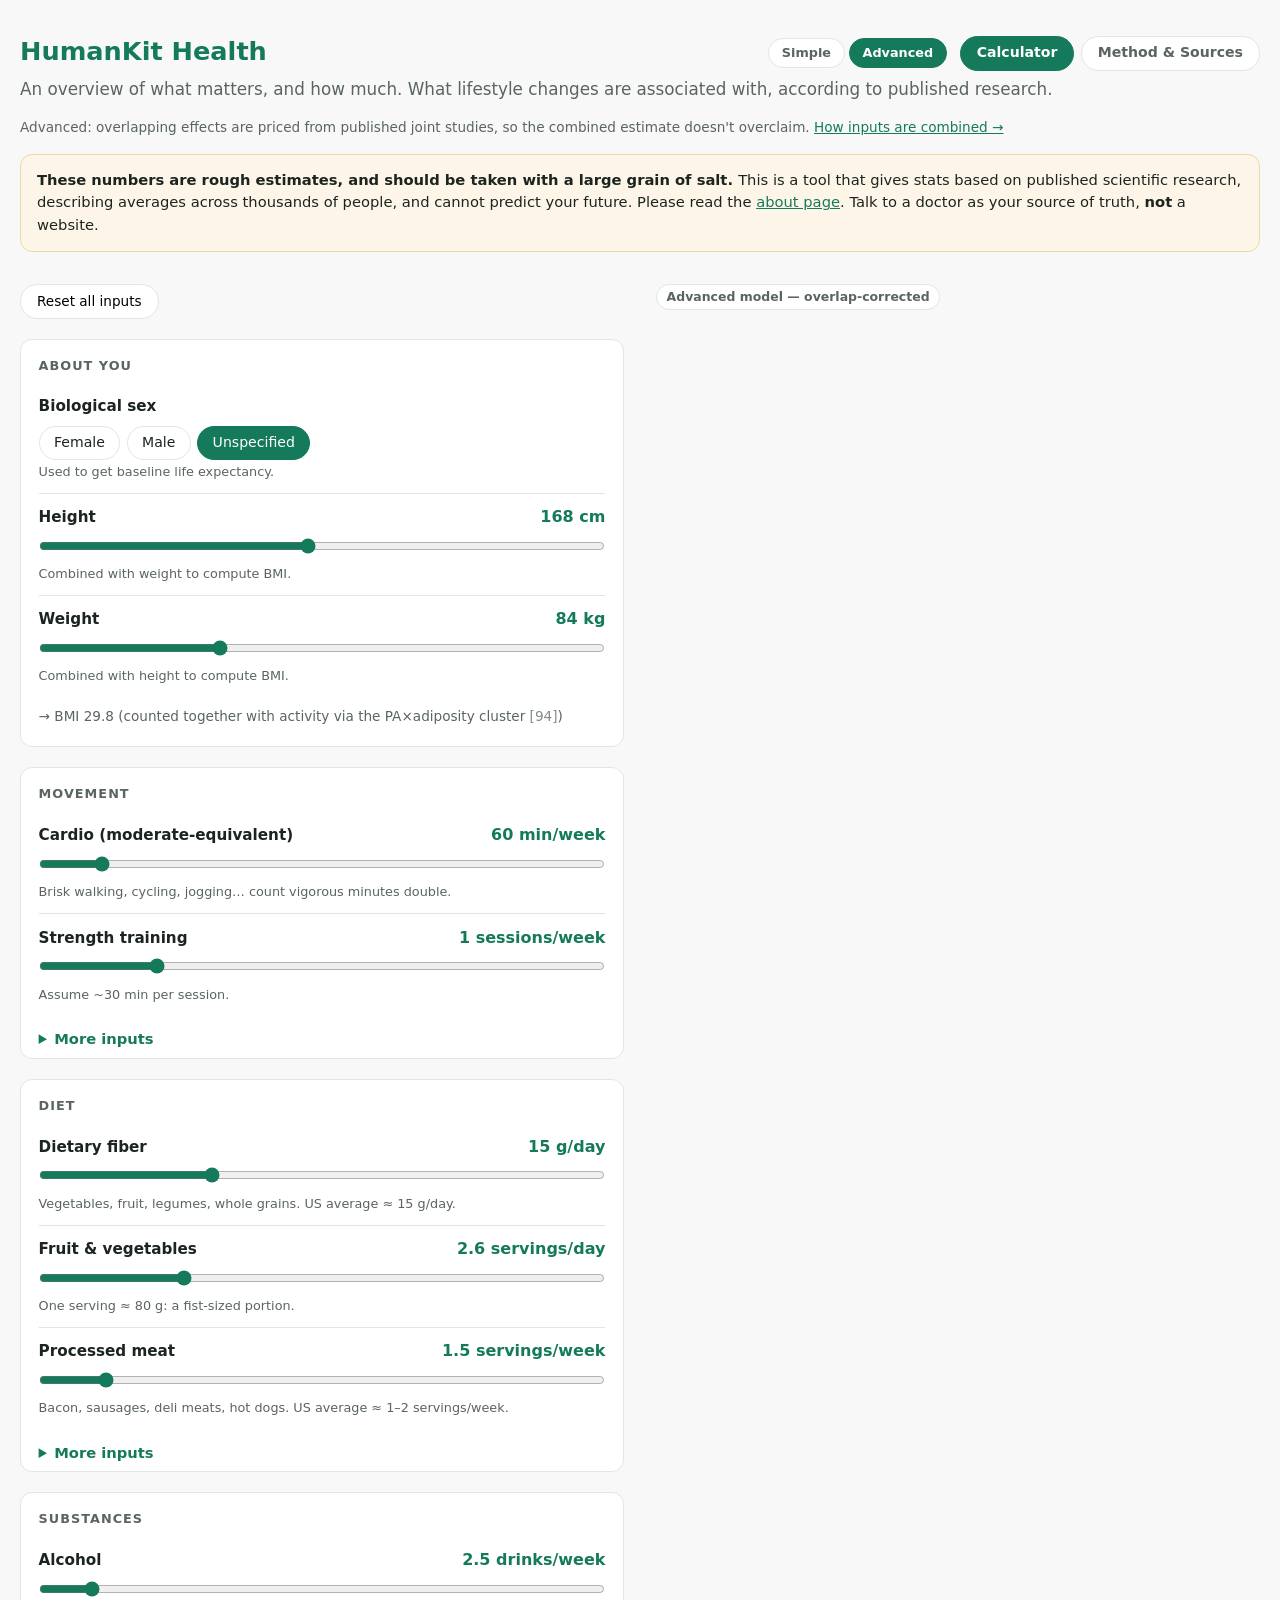
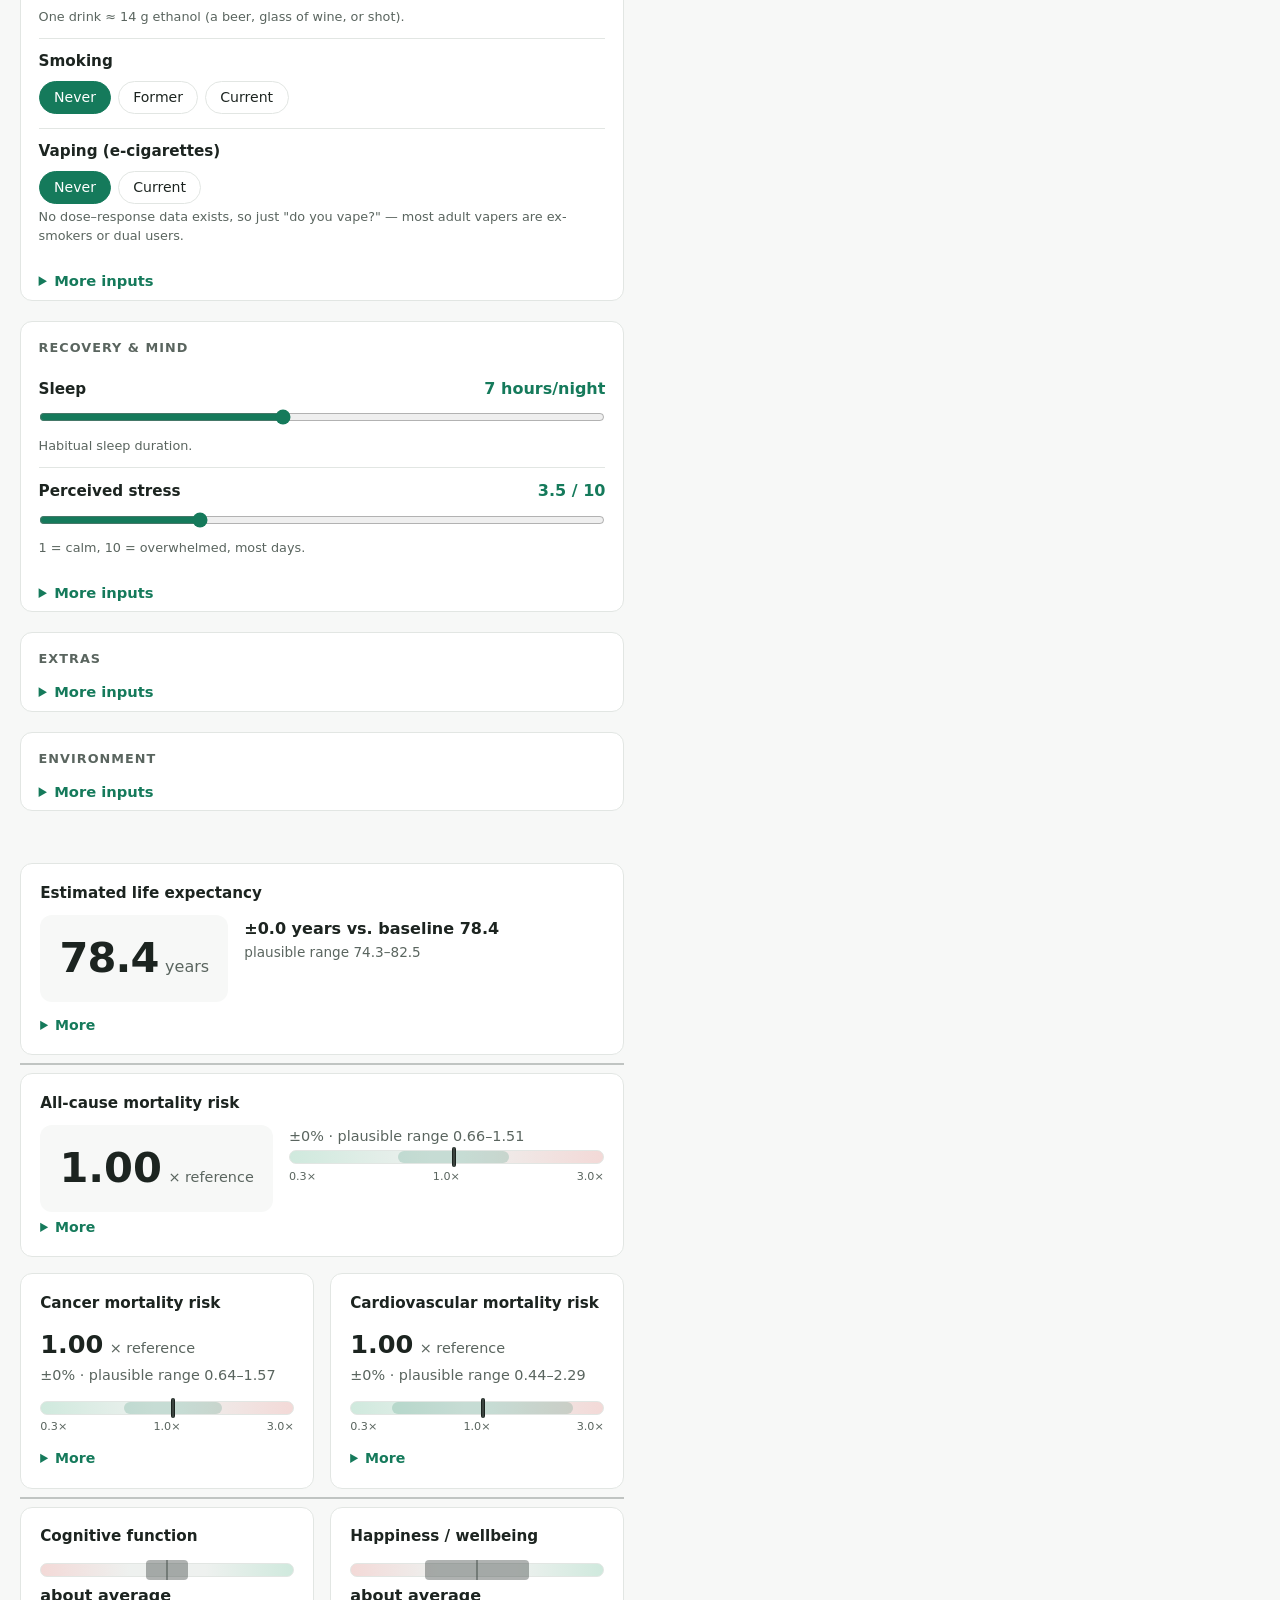
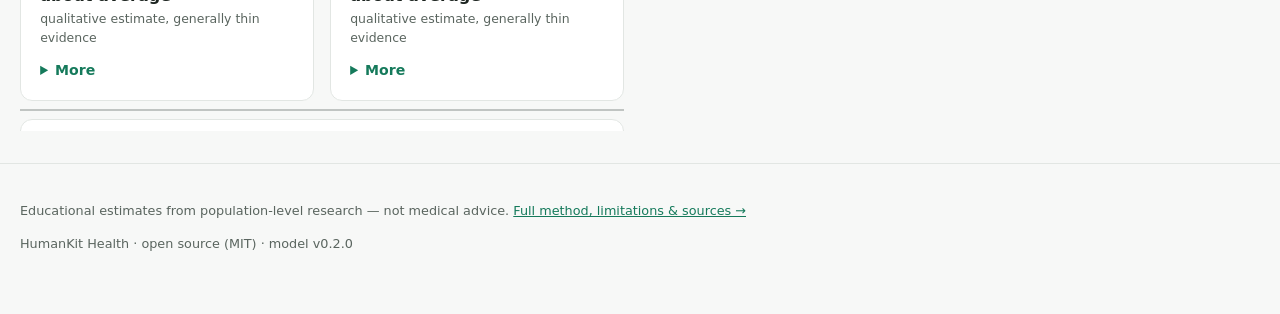
==== commit 8fc84368: "Toggle added" ====
--- a/index.html
+++ b/index.html
@@ -12,12 +12,25 @@
   <header class="site-header">
     <div class="topbar">
       <h1>HumanKit <span class="accent">Health</span></h1>
-      <nav class="page-nav" aria-label="Pages">
-        <a href="index.html" aria-current="page">Calculator</a>
-        <a href="sources.html">Method &amp; Sources</a>
-      </nav>
+      <div class="topbar-right">
+        <div class="mode-toggle" id="mode-toggle" role="radiogroup" aria-label="Model mode">
+          <label class="seg-option">
+            <input type="radio" name="mode" value="simple" data-mode="simple">
+            <span>Simple</span>
+          </label>
+          <label class="seg-option">
+            <input type="radio" name="mode" value="advanced" data-mode="advanced" checked>
+            <span>Advanced</span>
+          </label>
+        </div>
+        <nav class="page-nav" aria-label="Pages">
+          <a href="index.html" aria-current="page">Calculator</a>
+          <a href="sources.html">Method &amp; Sources</a>
+        </nav>
+      </div>
     </div>
     <p class="tagline">An overview of what matters, and how much. What lifestyle changes are associated with, according to published research.</p>
+    <p class="mode-caption" id="mode-caption"></p>
     <!--<span class="privacy-pill">100% client-side: everything you enter stays in this browser tab. Nothing is stored, sent, or logged — there isn't even a server to send it to.</span>
 -->
     <div class="disclaimer" role="note">
@@ -123,6 +136,7 @@
       <p class="confl-foot" id="confl-foot"></p>
     </template>
 
+    <p class="mode-badge-row"><span class="mode-badge" id="mode-badge">Advanced model — overlap-corrected</span></p>
     <div id="outputs" aria-live="polite"></div>
   </main>
 
--- a/css/style.css
+++ b/css/style.css
@@ -91,6 +91,54 @@
   color: #fff;
 }
 
+.topbar-right {
+  display: flex;
+  align-items: center;
+  gap: 0.6rem;
+  flex-wrap: wrap;
+}
+
+/* Simple/Advanced model toggle (Phase 5.5) — reuses the segmented aesthetic */
+.mode-toggle { display: flex; gap: 0.25rem; padding: 0.2rem; }
+.mode-toggle .seg-option span {
+  font-size: 0.8rem;
+  padding: 0.25rem 0.8rem;
+  border-color: var(--line);
+  background: var(--card);
+  color: var(--ink-soft);
+  font-weight: 600;
+}
+.mode-toggle .seg-option input:checked + span {
+  background: var(--accent);
+  border-color: var(--accent);
+  color: #fff;
+}
+
+.mode-caption {
+  margin: 0 0 0.9rem;
+  color: var(--ink-soft);
+  font-size: 0.85rem;
+}
+.mode-caption.simple-mode { color: var(--warn-line); }
+
+.mode-badge {
+  display: inline-block;
+  font-size: 0.78rem;
+  font-weight: 700;
+  padding: 0.15rem 0.6rem;
+  border-radius: 999px;
+  border: 1px solid var(--line);
+  color: var(--ink-soft);
+  background: var(--card);
+  vertical-align: middle;
+}
+.mode-badge.simple-mode {
+  border-color: var(--warn-line);
+  color: var(--warn-line);
+}
+
+.mode-badge-row { margin: 0 0 0.5rem; }
+
 .tagline {
   margin: 0.15rem 0 0.9rem;
   color: var(--ink-soft);
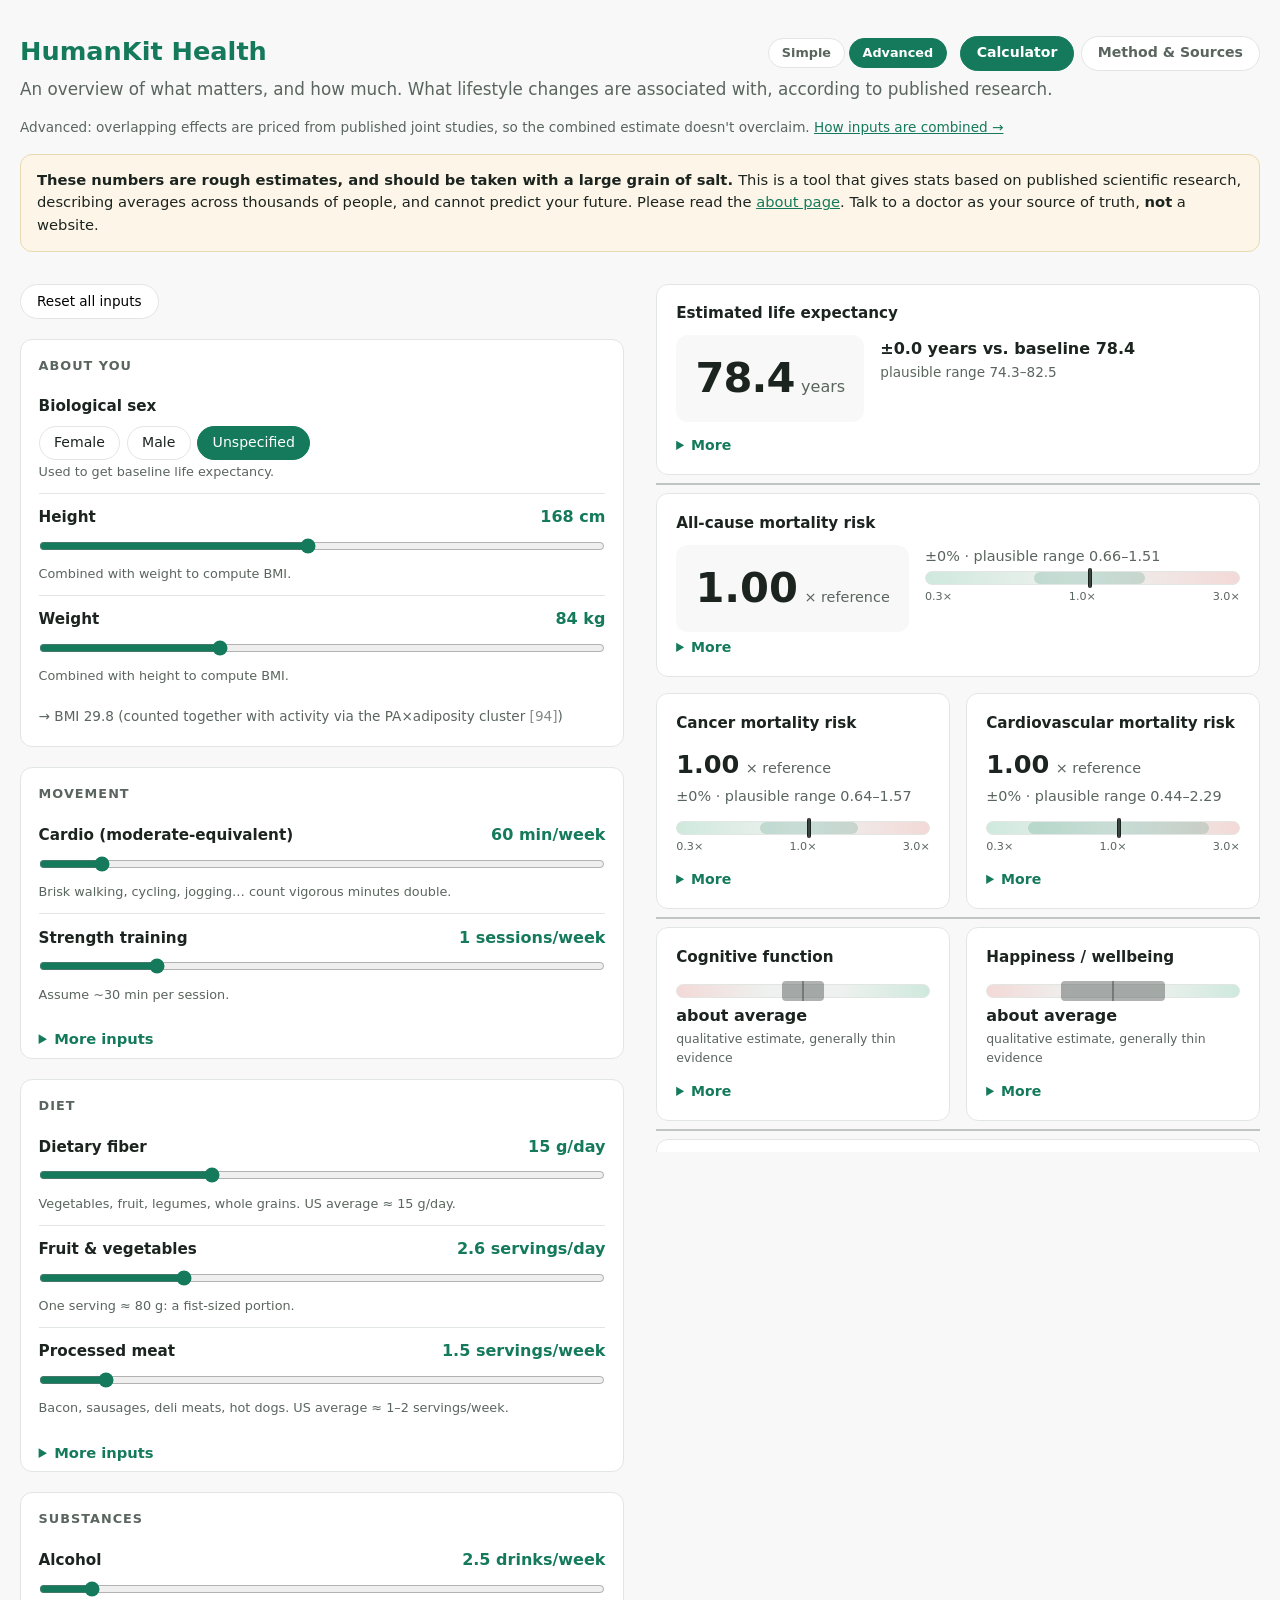
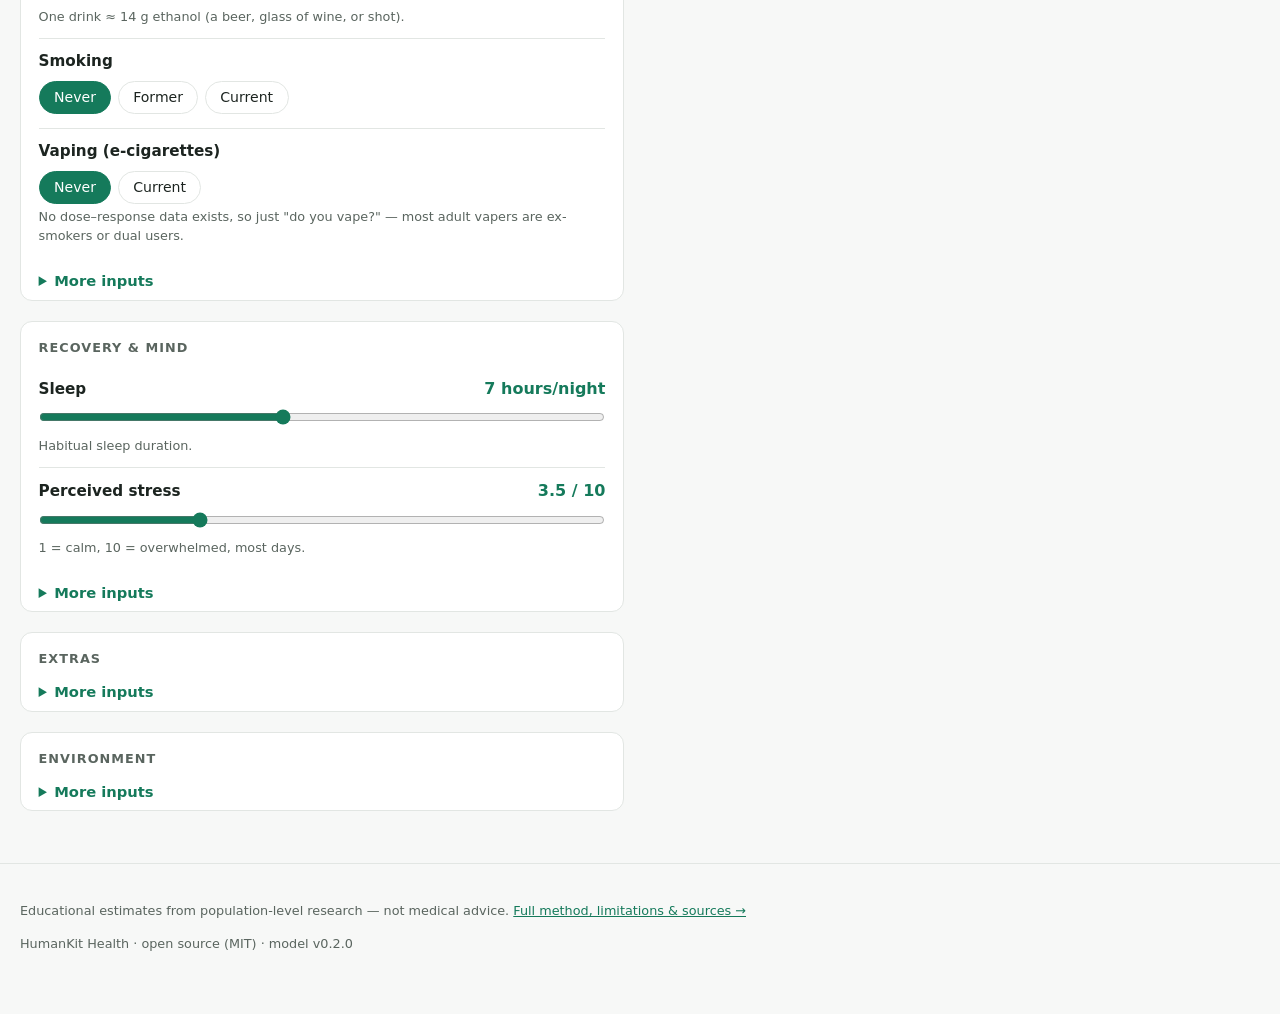
==== commit dadf6dd4: "Remove mode badge" ====
--- a/index.html
+++ b/index.html
@@ -136,7 +136,6 @@
       <p class="confl-foot" id="confl-foot"></p>
     </template>
 
-    <p class="mode-badge-row"><span class="mode-badge" id="mode-badge">Advanced model — overlap-corrected</span></p>
     <div id="outputs" aria-live="polite"></div>
   </main>
 
--- a/css/style.css
+++ b/css/style.css
@@ -121,24 +121,6 @@
 }
 .mode-caption.simple-mode { color: var(--warn-line); }
 
-.mode-badge {
-  display: inline-block;
-  font-size: 0.78rem;
-  font-weight: 700;
-  padding: 0.15rem 0.6rem;
-  border-radius: 999px;
-  border: 1px solid var(--line);
-  color: var(--ink-soft);
-  background: var(--card);
-  vertical-align: middle;
-}
-.mode-badge.simple-mode {
-  border-color: var(--warn-line);
-  color: var(--warn-line);
-}
-
-.mode-badge-row { margin: 0 0 0.5rem; }
-
 .tagline {
   margin: 0.15rem 0 0.9rem;
   color: var(--ink-soft);
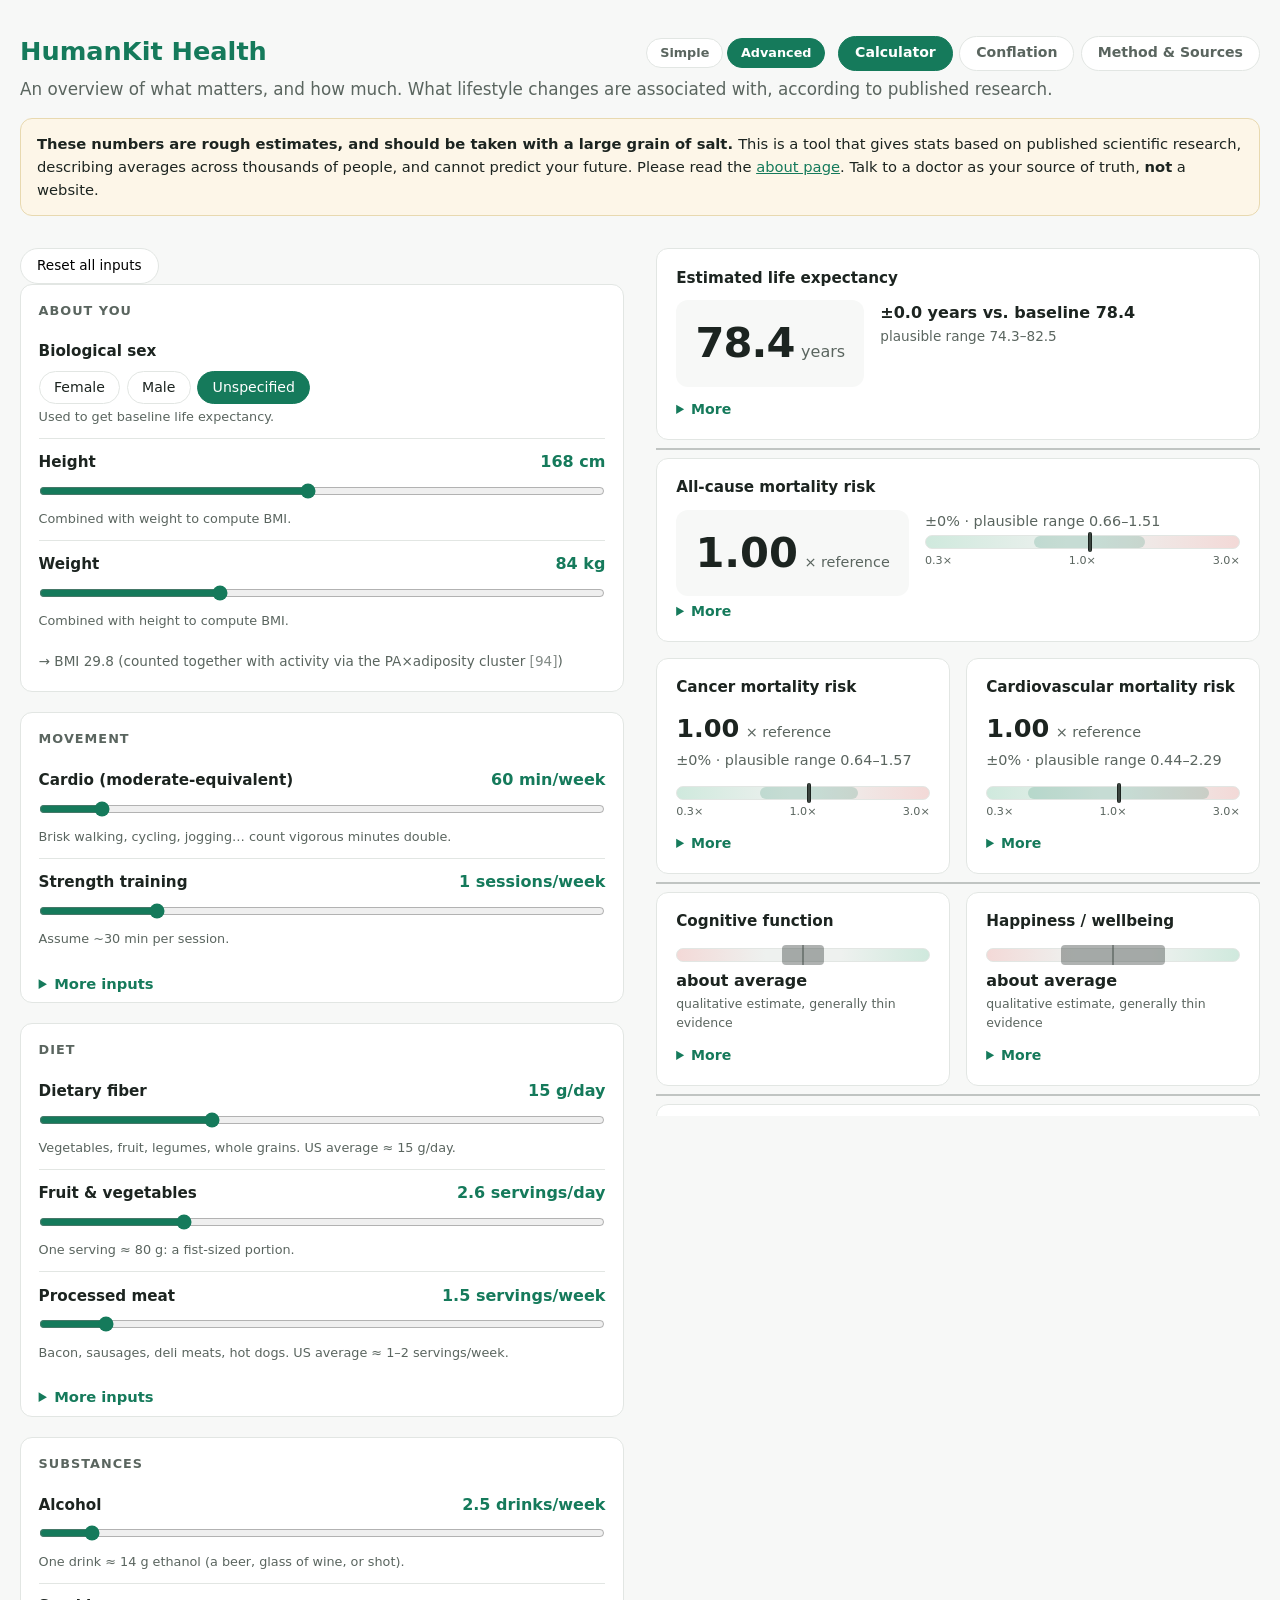
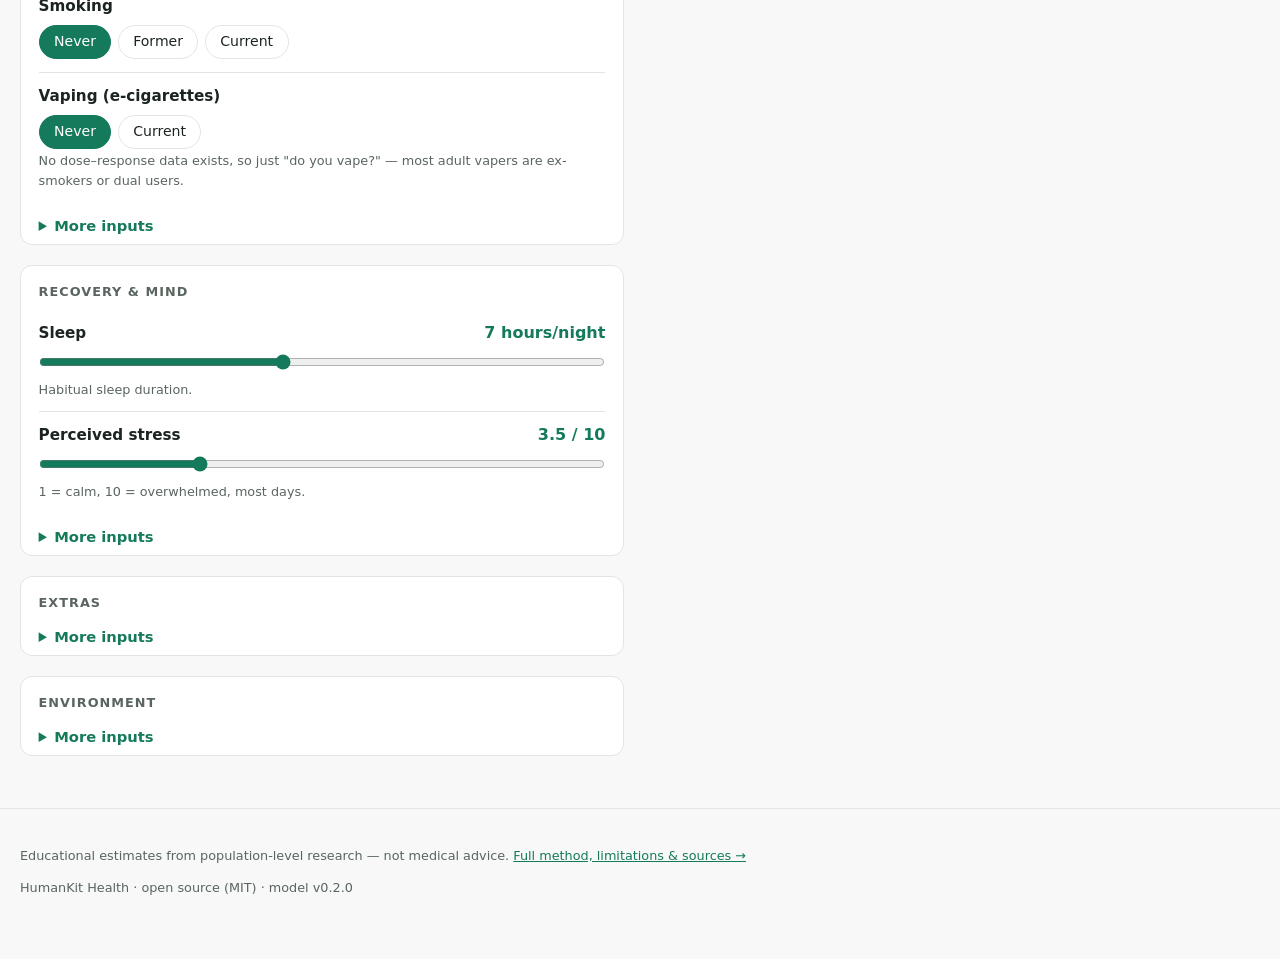
==== commit 55875f42: "Add conflation html page" ====
--- a/index.html
+++ b/index.html
@@ -25,6 +25,7 @@
         </div>
         <nav class="page-nav" aria-label="Pages">
           <a href="index.html" aria-current="page">Calculator</a>
+          <a href="conflation.html">Conflation</a>
           <a href="sources.html">Method &amp; Sources</a>
         </nav>
       </div>
@@ -76,7 +77,7 @@
             <div class="gauge-scale"><span>0.3×</span><span>1.0×</span><span>3.0×</span></div>
           </div>
         </div>
-        <details><summary>More</summary><div class="confl-more-note" id="confl-more-mortality"></div><div class="cluster-note" id="cluster-note-mortality"></div><ul class="contrib" id="contrib-mortality"></ul><p class="ci-note">Ranges combine 95% CI, widened where evidence is thin.</p></details>
+        <details><summary>More</summary><div class="confl-more-note" id="confl-more-mortality"></div><ul class="contrib" id="contrib-mortality"></ul><p class="ci-note">Ranges combine 95% CI, widened where evidence is thin.</p></details>
       </div>
       <div class="output-row split">
       <div class="output-card" id="out-cancer">
@@ -89,7 +90,7 @@
           <div class="gauge-ref" title="Average person = 1.0"></div>
         </div>
         <div class="gauge-scale"><span>0.3×</span><span>1.0×</span><span>3.0×</span></div>
-        <details><summary>More</summary><div class="confl-more-note" id="confl-more-cancer"></div><div class="cluster-note" id="cluster-note-cancer"></div><ul class="contrib" id="contrib-cancer"></ul><p class="ci-note">Ranges combine 95% CI, widened where evidence is thin.</p><p class="output-blurb"></p><p class="coverage-note" id="cancer-coverage"></p></details>
+        <details><summary>More</summary><div class="confl-more-note" id="confl-more-cancer"></div><ul class="contrib" id="contrib-cancer"></ul><p class="ci-note">Ranges combine 95% CI, widened where evidence is thin.</p><p class="output-blurb"></p><p class="coverage-note" id="cancer-coverage"></p></details>
       </div>
       <div class="output-card" id="out-cvd">
         <h3>Cardiovascular mortality risk</h3>
@@ -101,7 +102,7 @@
           <div class="gauge-ref" title="Average person = 1.0"></div>
         </div>
         <div class="gauge-scale"><span>0.3×</span><span>1.0×</span><span>3.0×</span></div>
-        <details><summary>More</summary><div class="confl-more-note" id="confl-more-cvd"></div><div class="cluster-note" id="cluster-note-cvd"></div><ul class="contrib" id="contrib-cvd"></ul><p class="ci-note">Ranges combine 95% CI, widened where evidence is thin.</p><p class="output-blurb"></p><p class="coverage-note" id="cvd-coverage"></p></details>
+        <details><summary>More</summary><div class="confl-more-note" id="confl-more-cvd"></div><ul class="contrib" id="contrib-cvd"></ul><p class="ci-note">Ranges combine 95% CI, widened where evidence is thin.</p><p class="output-blurb"></p><p class="coverage-note" id="cvd-coverage"></p></details>
       </div>
       </div>
       <hr class="output-divider">
--- a/css/style.css
+++ b/css/style.css
@@ -265,6 +265,11 @@
 .chip-ref { color: inherit; text-decoration: none; opacity: 0.75; }
 .chip-ref:hover { opacity: 1; text-decoration: underline; }
 
+/* 4.6.2: parenthesised cluster name on a joint-member chip (advanced mode).
+   Signals "this chip is a share of one published estimate, not an
+   independent %" — softer weight than the arrow, distinct hue. */
+.chip-group { font-weight: 500; font-style: normal; opacity: 0.85; white-space: nowrap; }
+
 /* topic chips on the sources page: which inputs/subjects a source drives */
 .ref-tags { display: flex; flex-wrap: wrap; gap: 0.3rem; margin-top: 0.35rem; }
 .chip.topic { background: #ecefed; color: var(--ink-soft); cursor: default; font-weight: 500; }
@@ -530,6 +535,39 @@
 .contrib-ref { text-decoration: none; }
 .contrib-empty { color: var(--ink-soft); }
 
+/* 4.6.6: clustered More list on the HR cards (advanced mode). A group header
+   shows the cluster's combined % — the total the card actually prices — and
+   expands to each member's marginal. The nested list reuses .contrib-row
+   look; the summary row reads like a normal row plus an expand affordance. */
+.contrib-cluster { display: block; padding: 0; }
+.contrib-cluster details { margin: 0; }
+.contrib-cluster summary {
+  display: flex;
+  align-items: center;
+  gap: 0.5rem;
+  padding: 0.3rem 0;
+  border-top: 1px solid var(--line);
+  font-weight: 700;
+  color: inherit;
+}
+.contrib-cluster summary::-webkit-details-marker { display: none; }
+.contrib-cluster summary::before {
+  content: '▸';
+  display: inline-block;
+  margin-right: 0.1rem;
+  color: var(--ink-soft);
+  transition: transform 0.15s ease;
+}
+.contrib-cluster details[open] > summary::before { transform: rotate(90deg); }
+.contrib-members {
+  list-style: none;
+  margin: 0 0 0 1.1rem;
+  padding: 0;
+  border-left: 2px solid var(--line);
+}
+.contrib-members li { padding-left: 0.5rem; }
+.contrib-members .contrib-effect { min-width: 4.5rem; }
+
 /* per-lever-only contribution: the effect is real but is shown individually
    and is NOT folded into the card total (psychosocial — see methodology). */
 .contrib-lever {
@@ -553,23 +591,10 @@
   cursor: help;
 }
 
-/* Card-level cluster note (4.5.2): shown in a card's More panel when a
-   joint model covers that output — the members are counted as one estimate,
-   so their chips are shares of it, not separate multipliers. */
-.cluster-note {
-  margin: 0.4rem 0;
-  padding: 0.45rem 0.6rem;
-  border-left: 3px solid var(--accent);
-  background: var(--accent-soft);
-  font-size: 0.85rem;
-  color: var(--ink);
-}
-.cluster-note a { color: var(--ink-soft); text-decoration: none; }
-.cluster-note:empty { display: none; }
-
 /* Shared More-panel header note (4.5.3): appears in every contrib panel only
    while a cluster or overlap is active — "already adjusted, see methodology".
-   Deliberately softer than .cluster-note so the specific estimate stands out. */
+   (The 4.5.2 card-level cluster note was removed — the grouped More-list
+   headers now carry the same combined-effect number.) */
 .confl-more-note {
   margin: 0.3rem 0 0.5rem;
   font-size: 0.82rem;
@@ -657,7 +682,187 @@
 .jm-tbl.conflation .how-list { margin: 0; padding-left: 1rem; }
 .jm-tbl.conflation .how-list li { font-size: 0.8rem; margin: 0.1rem 0; }
 
-.reset-row { margin-bottom: 1.25rem; }
+/* ------------------------------------------------- conflation.html (Phase 8) */
+
+.math-step { margin: 1.4rem 0; }
+.math-step h3 { margin-bottom: 0.4rem; }
+
+.worked-example {
+  margin: 0.8rem 0 1rem;
+  border: 1px solid var(--line);
+  border-left: 3px solid var(--accent);
+  background: var(--card);
+  border-radius: var(--radius);
+  padding: 0.7rem 0.9rem;
+  font-size: 0.88rem;
+}
+.worked-example h4 { margin: 0 0 0.4rem; font-size: 0.92rem; }
+.we-setup { margin: 0 0 0.45rem; color: var(--ink-soft); font-size: 0.82rem; }
+.we-compare { list-style: none; margin: 0 0 0.4rem; padding: 0; }
+.we-compare li {
+  display: flex;
+  align-items: baseline;
+  gap: 0.5rem;
+  padding: 0.22rem 0;
+  border-top: 1px dashed var(--line);
+}
+.we-label { flex: 1; color: var(--ink-soft); font-size: 0.8rem; }
+.we-compare code {
+  font-weight: 700;
+  font-variant-numeric: tabular-nums;
+  color: var(--ink);
+  background: var(--bg);
+  border-radius: 6px;
+  padding: 0.1rem 0.45rem;
+}
+.we-read { font-weight: 400; font-size: 0.78rem; color: var(--ink-soft); }
+.we-takeaway { margin: 0; font-size: 0.82rem; color: var(--ink-soft); }
+
+.formula {
+  margin: 0.5rem 0;
+  padding: 0.5rem 0.7rem;
+  background: var(--bg);
+  border: 1px solid var(--line);
+  border-radius: 8px;
+  font-family: ui-monospace, SFMono-Regular, Menlo, Consolas, monospace;
+  font-size: 0.8rem;
+  line-height: 1.5;
+  color: var(--ink-soft);
+  white-space: normal;
+}
+
+.cluster-group { margin: 1.5rem 0; }
+.cluster-group h3 {
+  margin: 0 0 0.6rem;
+  font-size: 0.8rem;
+  text-transform: uppercase;
+  letter-spacing: 0.06em;
+  color: var(--ink-soft);
+}
+.cluster-flex {
+  display: flex;
+  flex-wrap: wrap;
+  gap: 1rem;
+}
+
+.cluster-card {
+  flex: 1 1 260px;
+  max-width: 340px;
+  display: flex;
+  flex-direction: column;
+  gap: 0.4rem;
+  align-items: stretch;
+  text-align: left;
+  font: inherit;
+  background: var(--card);
+  border: 1px solid var(--line);
+  border-radius: var(--radius);
+  padding: 0.9rem 1rem;
+  cursor: pointer;
+  transition: border-color 0.12s, box-shadow 0.12s, transform 0.12s;
+}
+.cluster-card:hover,
+.cluster-card:focus-visible {
+  border-color: var(--accent);
+  box-shadow: 0 2px 8px rgba(21, 122, 91, 0.14);
+  transform: translateY(-1px);
+}
+.cluster-card:focus-visible { outline: 2px solid var(--accent); outline-offset: 2px; }
+
+.cluster-card-top {
+  display: flex;
+  align-items: center;
+  justify-content: space-between;
+  gap: 0.5rem;
+}
+.cluster-card-title { font-weight: 700; font-size: 0.95rem; }
+.cluster-card-members,
+.cluster-card-meta {
+  font-size: 0.8rem;
+  color: var(--ink-soft);
+}
+.cluster-card-meta { font-variant-numeric: tabular-nums; }
+.cluster-card-outputs {
+  display: flex;
+  flex-wrap: wrap;
+  gap: 0.3rem;
+}
+.cluster-card-outputs:empty { display: none; }
+.cluster-card-summary {
+  flex: 1;
+  font-size: 0.82rem;
+  color: var(--ink-soft);
+}
+.cluster-card-foot {
+  display: flex;
+  align-items: center;
+  justify-content: space-between;
+  gap: 0.5rem;
+  border-top: 1px solid var(--line);
+  padding-top: 0.45rem;
+  font-size: 0.8rem;
+}
+.cluster-card-more { color: var(--accent); font-weight: 600; }
+.cluster-card-ref { color: var(--ink-soft); }
+
+/* dialogs (native <dialog>) */
+.dialog {
+  border: none;
+  border-radius: var(--radius);
+  padding: 0;
+  max-width: 860px;
+  width: min(92vw, 860px);
+  max-height: 85vh;
+  overflow-y: auto;
+  box-shadow: 0 12px 40px rgba(28, 36, 32, 0.25);
+}
+.dialog::backdrop { background: rgba(28, 36, 32, 0.45); }
+.dialog-head {
+  display: flex;
+  align-items: center;
+  justify-content: space-between;
+  gap: 1rem;
+  padding: 0.9rem 1.1rem;
+  border-bottom: 1px solid var(--line);
+  position: sticky;
+  top: 0;
+  background: var(--card);
+  z-index: 1;
+}
+.dialog-head h3 { margin: 0; font-size: 1.05rem; }
+.dialog-close {
+  background: var(--bg);
+  border: 1px solid var(--line);
+  border-radius: 999px;
+  padding: 0.25rem 0.7rem;
+  font: inherit;
+  font-size: 0.82rem;
+  cursor: pointer;
+  white-space: nowrap;
+}
+.dialog-close:hover { border-color: var(--accent); color: var(--accent); }
+.dialog-body { padding: 1rem 1.1rem 1.3rem; }
+.dialog-meta {
+  display: flex;
+  flex-wrap: wrap;
+  align-items: center;
+  gap: 0.5rem;
+  margin: 0 0 0.6rem;
+  font-size: 0.8rem;
+  color: var(--ink-soft);
+}
+.dialog-body h4 {
+  margin: 1.1rem 0 0.3rem;
+  font-size: 0.8rem;
+  text-transform: uppercase;
+  letter-spacing: 0.04em;
+  color: var(--ink-soft);
+}
+.dialog-body h5 { font-size: 0.9rem; margin: 0.75rem 0 0.2rem; }
+.dialog-body .jm-tbl { max-width: 100%; overflow-x: auto; }
+.dialog-link { margin: 1rem 0 0; font-size: 0.85rem; }
+
+
 #reset {
   background: var(--card);
   border: 1px solid var(--line);
